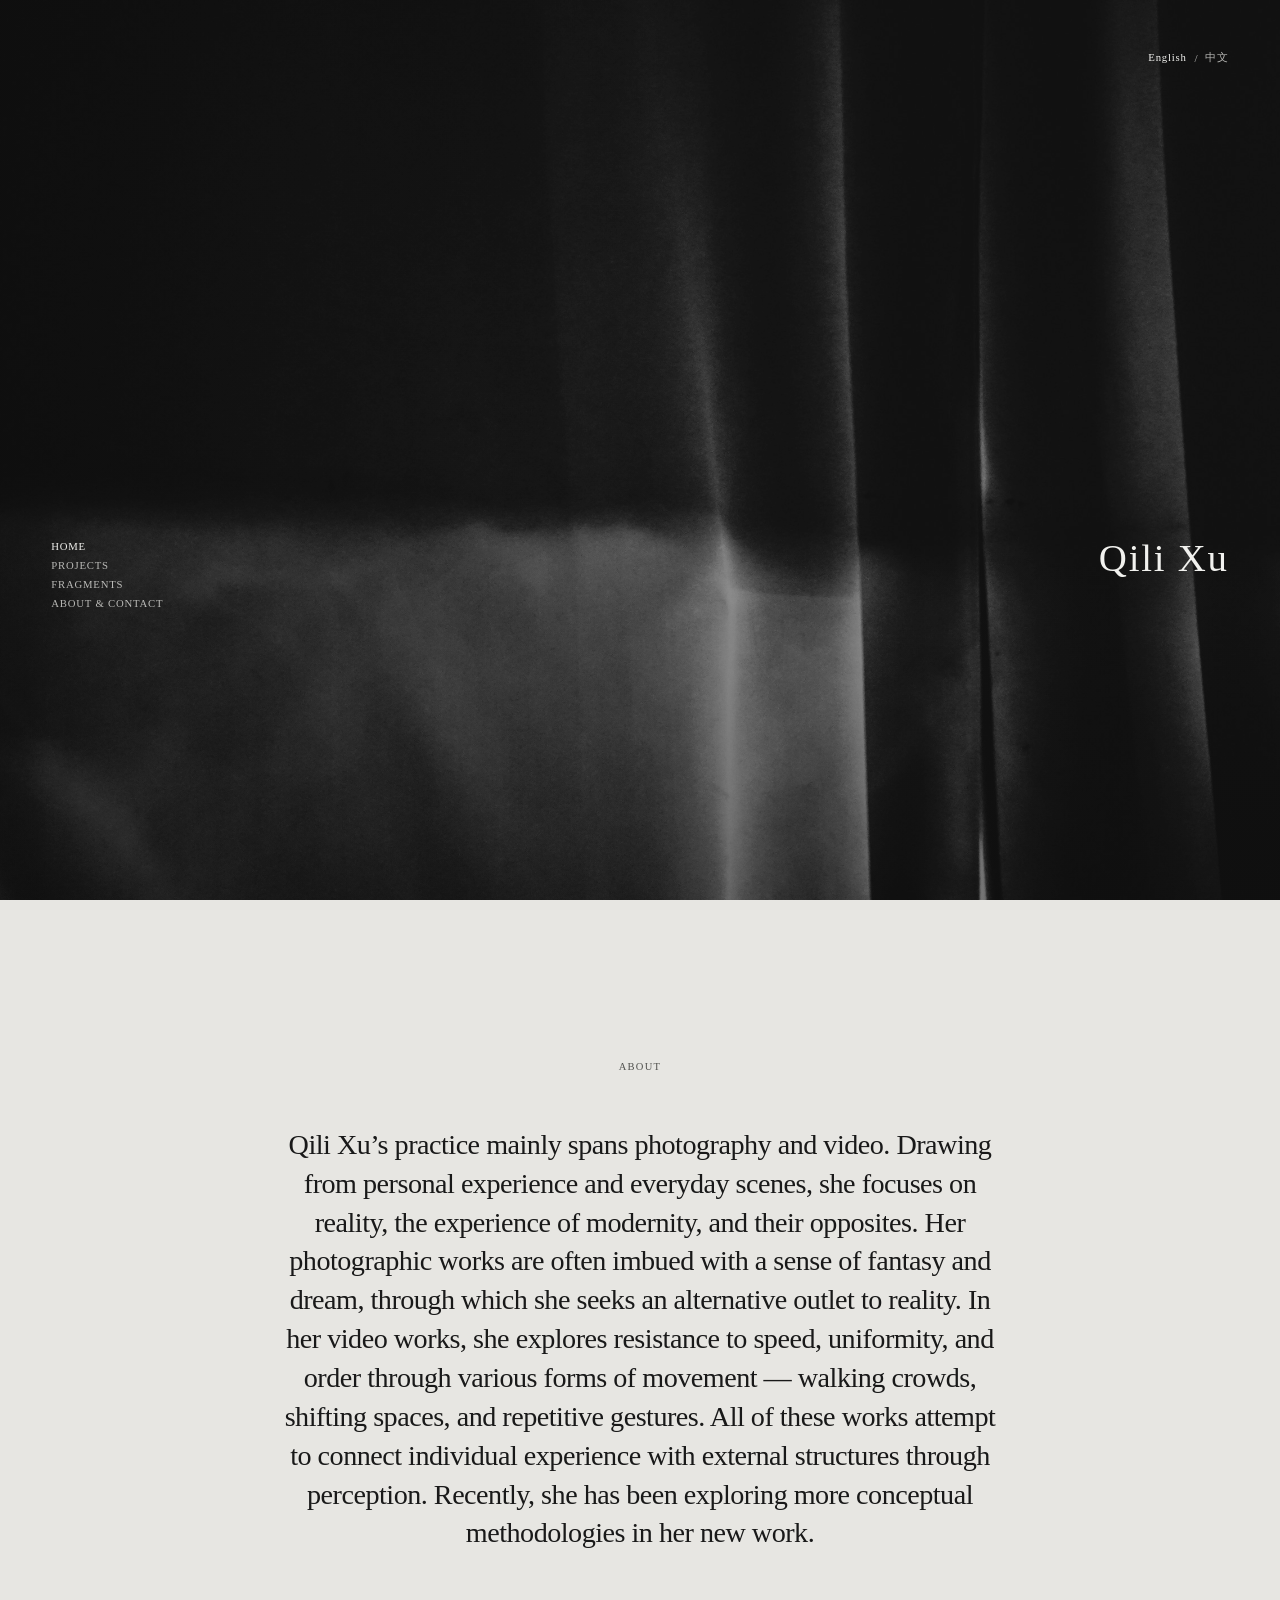
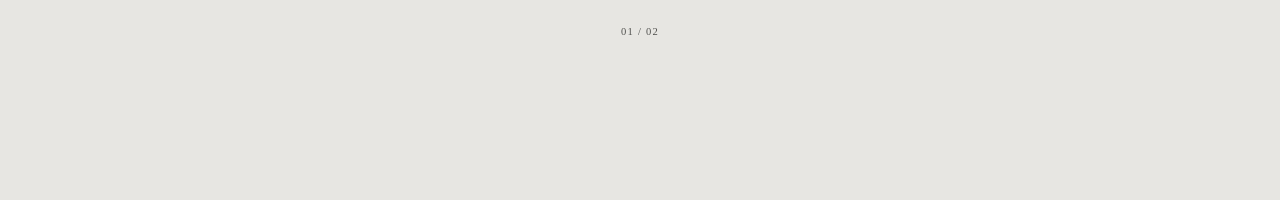
==== index.html @ 8f1f1747 "Publish Qili Xu portfolio website" ====
<!doctype html>
<html lang="en">
  <head>
    <meta charset="UTF-8" />
    <meta name="viewport" content="width=device-width, initial-scale=1.0" />
    <meta name="description" content="A bilingual artist portfolio." />
    <title>Qili Xu</title>
    <link rel="stylesheet" href="styles.css?v=20260917-21" />
  </head>
  <body data-title-en="Qili Xu" data-title-zh="徐啟笠">
    <main>
      <section class="hero" aria-labelledby="artist-name">
        <img class="hero__image" src="assets/home-hero.jpg" alt="Abstract monochrome light and shadow" />
        <div class="hero__veil" aria-hidden="true"></div>

        <nav class="site-nav" aria-label="Primary navigation">
          <a class="site-nav__link is-current" href="#home" data-en="Home" data-zh="首页">Home</a>
          <a class="site-nav__link" href="projects.html" data-en="Projects" data-zh="项目">Projects</a>
          <a class="site-nav__link" href="fragments.html" data-en="Fragments" data-zh="片段">Fragments</a>
          <a class="site-nav__link" href="about-contact.html" data-en="About &amp; Contact" data-zh="关于与联系">About &amp; Contact</a>
        </nav>

        <div class="language-switch" aria-label="Language selector">
          <button type="button" class="language-switch__button is-active" data-language="en" aria-pressed="true">English</button>
          <span aria-hidden="true">/</span>
          <button type="button" class="language-switch__button" data-language="zh" aria-pressed="false">中文</button>
        </div>

        <div class="hero__title-wrap" id="home">
          <h1 id="artist-name" class="hero__title" data-en="Qili Xu" data-zh="徐啟笠">Qili Xu</h1>
        </div>
      </section>

      <section class="statement" id="statement" aria-labelledby="statement-title">
        <div class="statement__inner">
          <p class="statement__label" id="statement-title" data-en="About" data-zh="自我介绍">About</p>
          <p class="statement__text" data-en="Qili Xu’s practice mainly spans photography and video. Drawing from personal experience and everyday scenes, she focuses on reality, the experience of modernity, and their opposites. Her photographic works are often imbued with a sense of fantasy and dream, through which she seeks an alternative outlet to reality. In her video works, she explores resistance to speed, uniformity, and order through various forms of movement — walking crowds, shifting spaces, and repetitive gestures. All of these works attempt to connect individual experience with external structures through perception. Recently, she has been exploring more conceptual methodologies in her new work." data-zh="徐啟笠的创作主要横跨摄影与影像。她从个人经验与日常场景出发，关注现实、现代性经验及其对立面。她的摄影作品常带有幻想与梦境的气息，并试图由此寻找通往现实之外的另一种出口。在影像创作中，她通过行走的人群、变动的空间与重复的动作等不同形式的运动，探讨对速度、同一性与秩序的抵抗。这些作品都试图经由感知，将个体经验与外部结构连接起来。近期，她开始在新的创作中探索更具观念性的方法。">Qili Xu’s practice mainly spans photography and video. Drawing from personal experience and everyday scenes, she focuses on reality, the experience of modernity, and their opposites. Her photographic works are often imbued with a sense of fantasy and dream, through which she seeks an alternative outlet to reality. In her video works, she explores resistance to speed, uniformity, and order through various forms of movement — walking crowds, shifting spaces, and repetitive gestures. All of these works attempt to connect individual experience with external structures through perception. Recently, she has been exploring more conceptual methodologies in her new work.</p>
          <p class="statement__index" aria-hidden="true">01 / 02</p>
        </div>
      </section>
    </main>
    <script src="script.js"></script>
  </body>
</html>
---- styles.css ----
:root {
  --paper: #e7e6e2;
  --ink: #191919;
  --soft-ink: #52524f;
  --hairline: rgba(25, 25, 25, 0.36);
  --hero-ink: #f1f1ee;
  --hero-muted: rgba(241, 241, 238, 0.74);
  --hero-text-top: calc(58% + 1.1rem);
  --serif: "Athelas", "Iowan Old Style", "Baskerville", serif;
  --sans: "Athelas", "Iowan Old Style", "Baskerville", serif;
}

@font-face {
  font-family: "Adobe Kaiti Std";
  src: url("assets/adobe-kaiti-std.otf") format("opentype");
  font-display: swap;
}

html[lang="zh-CN"] {
  --serif: "Adobe Song Std", "Adobe Song Std L", "Songti SC", "STSong", serif;
  --sans: "Adobe Song Std", "Adobe Song Std L", "Songti SC", "STSong", serif;
}

html[lang="zh-CN"] .hero__title {
  font-family: "Adobe Kaiti Std", "Songti SC", serif;
  font-size: clamp(1.389375rem, 3.110625vw, 3.375rem);
  font-weight: 400;
  letter-spacing: 0.16em;
  line-height: 1;
}

html[lang="en"] .hero__title {
  font-size: clamp(1.0546875rem, 3.0375vw, 3.26953125rem);
}

* { box-sizing: border-box; }

html { scroll-behavior: smooth; }

body {
  margin: 0;
  background: var(--paper);
  color: var(--ink);
  font-family: var(--sans);
}

.hero {
  min-height: 100svh;
  position: relative;
  display: grid;
  grid-template-columns: 1fr;
  overflow: hidden;
  isolation: isolate;
}

.hero__image,
.hero__veil {
  position: absolute;
  inset: 0;
  width: 100%;
  height: 100%;
}

.hero__image {
  z-index: -2;
  object-fit: cover;
  object-position: 55% center;
  filter: grayscale(100%) contrast(1.04) brightness(0.72);
}

.hero__veil {
  z-index: -1;
  background: linear-gradient(90deg, rgba(10, 10, 10, 0.36), transparent 55%), linear-gradient(0deg, rgba(10, 10, 10, 0.25), transparent 42%);
}

.site-nav {
  position: absolute;
  top: var(--hero-text-top);
  left: clamp(1.5rem, 4vw, 4rem);
  display: flex;
  flex-direction: column;
  align-items: flex-start;
  gap: 0.4rem;
}

.site-nav__link,
.language-switch__button {
  color: var(--hero-muted);
  font: 500 0.67rem/1.2 var(--sans);
  letter-spacing: 0.075em;
  text-transform: uppercase;
  text-decoration: none;
  transition: color 180ms ease;
}

.site-nav__link:hover,
.site-nav__link:focus-visible,
.site-nav__link.is-current,
.language-switch__button:hover,
.language-switch__button:focus-visible,
.language-switch__button.is-active {
  color: var(--hero-ink);
}

.language-switch {
  position: absolute;
  top: clamp(1.5rem, 4vw, 3.25rem);
  right: clamp(1.5rem, 4vw, 4rem);
  display: flex;
  align-items: center;
  gap: 0.48rem;
  color: var(--hero-muted);
  font-size: 0.7rem;
}

.language-switch__button {
  appearance: none;
  border: 0;
  background: transparent;
  padding: 0;
  cursor: pointer;
  text-transform: none;
}

.hero__title-wrap {
  position: absolute;
  top: var(--hero-text-top);
  right: clamp(1.5rem, 4vw, 4rem);
  text-align: right;
  color: var(--hero-ink);
}

.statement__label,
.statement__index {
  margin: 0;
  font-size: 0.66rem;
  font-weight: 500;
  line-height: 1.4;
  letter-spacing: 0.12em;
  text-transform: uppercase;
}

.hero__title {
  margin: 0;
  font-family: var(--serif);
  font-size: clamp(2.5rem, 7.2vw, 7.75rem);
  font-weight: 400;
  letter-spacing: 0.045em;
  line-height: 0.95;
}

.statement {
  min-height: 100svh;
  display: grid;
  place-items: center;
  padding: clamp(2rem, 6vw, 7rem);
}

.statement__inner { width: min(100%, 46rem); text-align: center; }
.statement__label { color: var(--soft-ink); margin-bottom: clamp(1.5rem, 4vw, 3.5rem); }

.statement__text {
  margin: 0;
  font-family: var(--serif);
  font-size: clamp(1.35rem, 2.2vw, 2.3rem);
  font-weight: 400;
  letter-spacing: -0.018em;
  line-height: 1.38;
}

.statement__index { margin-top: clamp(2rem, 6vw, 4.5rem); color: var(--soft-ink); }

@media (max-width: 620px) {
  .hero__image { object-position: 61% center; }
  .site-nav { gap: 0.32rem; }
  .site-nav__link:nth-child(n + 3) { max-width: 8rem; }
  .hero__title { max-width: 11ch; }
  .statement__text { letter-spacing: -0.01em; }
}

.project-detail { padding: 0 clamp(1.5rem, 8vw, 9rem) clamp(4rem, 9vw, 9rem); }

.project-detail__back {
  display: inline-block;
  margin-bottom: clamp(3rem, 8vw, 8rem);
  color: var(--soft-ink);
  font-size: 0.67rem;
  font-weight: 500;
  letter-spacing: 0.08em;
  text-decoration: none;
  text-transform: uppercase;
}

.project-detail__back:hover,
.project-detail__back:focus-visible { color: var(--ink); }

.project-detail__intro,
.project-detail__text,
.project-detail__pagination,
.project-detail__gallery { margin-left: auto; margin-right: auto; max-width: 70rem; }

.project-detail__number,
.project-detail__meta,
.project-detail__watch {
  color: var(--soft-ink);
  font-size: 0.7rem;
  letter-spacing: 0.07em;
}

.project-detail__number { margin: 0 0 1.2rem; }

.project-detail__title {
  margin: 0;
  font-family: var(--serif);
  font-size: clamp(1.4rem, 3.6vw, 4rem);
  font-weight: 400;
  letter-spacing: -0.055em;
  line-height: 0.96;
}

.project-detail__meta { margin: clamp(1.25rem, 3vw, 2.5rem) 0 0; }

.project-detail__watch {
  display: inline-block;
  margin-top: 1rem;
  color: var(--ink);
  text-decoration-thickness: 1px;
  text-underline-offset: 0.28rem;
}

.project-detail__watch[hidden] { display: none !important; }

.project-detail__video {
  aspect-ratio: 16 / 9;
  margin-top: clamp(3rem, 8vw, 8rem);
  max-width: 90rem;
  width: 100%;
}

.project-detail__video-link {
  align-items: center;
  background: #151515;
  color: #fff;
  display: block;
  height: 100%;
  overflow: hidden;
  position: relative;
  text-decoration: none;
  width: 100%;
}

.project-detail__video-link img {
  display: block;
  height: 100%;
  object-fit: cover;
  opacity: 0.88;
  transition: opacity 180ms ease;
  width: 100%;
}

.project-detail__video-link span {
  background: rgba(0, 0, 0, 0.62);
  bottom: clamp(1rem, 2.5vw, 2rem);
  font-size: clamp(0.8rem, 1.25vw, 1rem);
  left: clamp(1rem, 2.5vw, 2rem);
  padding: 0.7rem 0.9rem;
  position: absolute;
}

.project-detail__video-link:hover img { opacity: 1; }

.project-detail__gallery {
  display: grid;
  grid-template-columns: repeat(2, minmax(0, 1fr));
  gap: clamp(0.7rem, 2vw, 1.8rem);
  margin-top: clamp(3rem, 8vw, 8rem);
}

.project-detail__gallery img { display: block; height: 100%; max-height: 52rem; object-fit: cover; width: 100%; }
.project-detail__gallery img:first-child:last-child { grid-column: 1 / -1; max-width: min(100%, 48rem); }
.project-detail__gallery--row { grid-template-columns: repeat(4, minmax(0, 1fr)); gap: clamp(0.45rem, 1vw, 1rem); }
.project-detail__gallery--row img { aspect-ratio: 16 / 9; height: auto; max-height: none; }

.project-detail__gallery--calling {
  display: block;
  max-width: 90rem;
}

.project-detail__post-gallery--calling {
  display: block;
  max-width: 90rem;
  margin-top: clamp(5rem, 11vw, 11rem);
}

.project-detail__composition {
  display: grid;
  grid-template-columns: repeat(12, minmax(0, 1fr));
  gap: clamp(0.8rem, 2vw, 2rem);
  align-items: start;
  margin-bottom: clamp(7rem, 15vw, 16rem);
}

.project-detail__composition img {
  display: block;
  width: 100%;
  height: auto;
  max-height: none;
  object-fit: contain;
}

.project-detail__composition--calling-1 { align-items: end; }
.project-detail__composition--calling-1 img:first-child { grid-column: 1 / 5; }
.project-detail__composition--calling-1 img:last-child { grid-column: 8 / -1; margin-top: 0; }

.project-detail__composition--calling-2 img:first-child { grid-column: 8 / -1; }
.project-detail__composition--calling-2 img:last-child { grid-column: 1 / 6; margin-top: clamp(8rem, 15vw, 17rem); }

.project-detail__composition--calling-3 img:nth-child(1) { grid-column: 8 / -1; }
.project-detail__composition--calling-3 img:nth-child(2) { grid-column: 1 / 6; margin-top: clamp(10rem, 18vw, 20rem); }
.project-detail__composition--calling-3 img:nth-child(3) { grid-column: 8 / -1; margin-top: clamp(24rem, 38vw, 42rem); }

.project-detail__composition--calling-2 img,
.project-detail__composition--calling-3 img { width: 105%; max-width: none; }
.project-detail__composition--calling-2 img:first-child,
.project-detail__composition--calling-3 img:nth-child(1),
.project-detail__composition--calling-3 img:nth-child(3) { justify-self: end; }
.project-detail__composition--calling-2 img:last-child,
.project-detail__composition--calling-3 img:nth-child(2) { justify-self: start; }

.project-detail__post-gallery--calling .project-detail__composition--calling-post {
  grid-template-columns: repeat(2, minmax(0, 1fr));
  gap: clamp(1.5rem, 3vw, 3rem);
  margin-bottom: 0;
}

.project-detail__composition--calling-post img:first-child,
.project-detail__composition--calling-post img:last-child { grid-column: auto; margin-top: 0; }

.project-detail__gallery--until {
  display: block;
  max-width: 90rem;
}

.project-detail__composition--until-1,
.project-detail__composition--until-2,
.project-detail__composition--until-3,
.project-detail__composition--until-4 {
  margin-bottom: clamp(11rem, 22vw, 24rem);
}

.project-detail__composition--until-1 img:first-child,
.project-detail__composition--until-2 img:first-child,
.project-detail__composition--until-3 img:first-child,
.project-detail__composition--until-4 img:first-child {
  grid-column: 1 / 6;
  transform: translateX(clamp(3rem, 10vw, 6rem));
  justify-self: start;
}

.project-detail__composition--until-1 img:last-child,
.project-detail__composition--until-2 img:last-child,
.project-detail__composition--until-3 img:last-child,
.project-detail__composition--until-4 img:last-child {
  grid-column: 8 / -1;
  justify-self: end;
}

.project-detail__composition--until-1 img,
.project-detail__composition--until-2 img,
.project-detail__composition--until-3 img,
.project-detail__composition--until-4 img { width: 105%; max-width: none; }

.project-detail__post-gallery--until {
  display: block;
  max-width: 90rem;
  margin-top: clamp(5rem, 11vw, 11rem);
}

.project-detail__post-gallery--until .project-detail__composition--until-post {
  grid-template-columns: repeat(2, minmax(0, 1fr));
  gap: clamp(1.5rem, 3vw, 3rem);
  margin-bottom: 0;
}

.project-detail__composition--until-post img { grid-column: auto; }

.project-detail__post-gallery--transit {
  display: block;
  max-width: 90rem;
  margin-top: clamp(5rem, 11vw, 11rem);
}

.project-detail__post-gallery--transit .project-detail__composition--transit-post {
  grid-template-columns: repeat(2, minmax(0, 1fr));
  gap: clamp(1.5rem, 3vw, 3rem);
  margin-bottom: 0;
}

.project-detail__composition--transit-post img:first-child { grid-column: 1 / -1; }
.project-detail__composition--transit-post img:nth-child(2),
.project-detail__composition--transit-post img:nth-child(3) { grid-column: auto; }

.project-detail--transit .project-detail__video,
.project-detail--transit .project-detail__text,
.project-detail--transit .project-detail__post-gallery--transit {
  margin-left: auto;
  margin-right: auto;
  max-width: min(100%, 52rem);
}

.project-detail--transit .project-detail__text {
  font-size: clamp(1.05rem, 1.7vw, 1.7rem);
}

.project-detail--still .project-detail__video,
.project-detail__gallery--still {
  margin-left: auto;
  margin-right: auto;
  max-width: min(100%, 52rem);
}

.project-detail__gallery--still {
  display: block;
  margin-top: clamp(7rem, 13vw, 13rem);
}

.project-detail__gallery--still .project-detail__composition--still-1 {
  grid-template-columns: repeat(2, minmax(0, 1fr));
  gap: clamp(1.5rem, 3vw, 3rem);
  margin-bottom: 0;
}

.project-detail__composition--still-1 img { grid-column: auto; }

.project-detail--still .project-detail__text {
  font-size: clamp(1.05rem, 1.7vw, 1.7rem);
  margin-left: auto;
  margin-right: auto;
  max-width: min(100%, 52rem);
}

.project-detail--between .project-detail__video,
.project-detail--between .project-detail__text {
  margin-left: auto;
  margin-right: auto;
  max-width: min(100%, 52rem);
}

.project-detail--between .project-detail__text {
  font-size: clamp(1.05rem, 1.7vw, 1.7rem);
}

.project-detail--between .project-detail__gallery--row {
  margin-top: clamp(7rem, 13vw, 13rem);
}

.project-detail--until .project-detail__video,
.project-detail--until .project-detail__text,
.project-detail__gallery--until-video {
  margin-left: auto;
  margin-right: auto;
  max-width: min(100%, 52rem);
}

.project-detail--until .project-detail__text {
  font-size: clamp(1.05rem, 1.7vw, 1.7rem);
}

.project-detail__gallery--until-video {
  gap: clamp(2rem, 4vw, 4.5rem);
  margin-top: clamp(5rem, 11vw, 11rem);
}

.project-detail--calling .project-detail__text {
  font-size: clamp(1.05rem, 1.7vw, 1.7rem);
  margin-left: auto;
  margin-right: auto;
  max-width: min(100%, 58rem);
}

.project-detail__gallery--calling-rhythm,
.project-detail__post-gallery--calling-rhythm {
  display: block;
  max-width: 90rem;
}

.project-detail__gallery--calling-rhythm { margin-top: clamp(4rem, 10vw, 11rem); }
.project-detail__post-gallery--calling-rhythm { margin-top: clamp(6rem, 13vw, 13rem); }

.project-detail__gallery--calling-rhythm .project-detail__composition { margin-bottom: clamp(7rem, 15vw, 16rem); }
.project-detail__composition--calling-rhythm-1 img { grid-column: 7 / 11; }

.project-detail__composition--calling-rhythm-2 img:first-child { grid-column: 1 / 5; }
.project-detail__composition--calling-rhythm-2 img:last-child { grid-column: 7 / -1; margin-top: clamp(7rem, 13vw, 14rem); }

.project-detail__composition--calling-rhythm-3 img { grid-column: 3 / 10; }

.project-detail__composition--calling-rhythm-4 img:first-child { grid-column: 8 / -1; }
.project-detail__composition--calling-rhythm-4 img:last-child { grid-column: 1 / 6; margin-top: clamp(8rem, 16vw, 17rem); }

.project-detail__composition--calling-rhythm-5 { margin-bottom: 0 !important; }
.project-detail__composition--calling-rhythm-5 img { grid-column: 3 / 9; }

.project-detail__post-gallery--calling-rhythm .project-detail__composition--calling-rhythm-post { margin-bottom: 0; }
.project-detail__composition--calling-rhythm-post img:first-child { grid-column: 1 / 6; margin-top: clamp(6rem, 12vw, 12rem); }
.project-detail__composition--calling-rhythm-post img:last-child { grid-column: 8 / -1; }

/* A calmer sequence for The Calling: one image per pause. */
.project-detail__gallery--calling-rhythm .project-detail__composition { margin-bottom: clamp(10rem, 20vw, 22rem); }
.project-detail__composition--calling-rhythm-1 img { grid-column: 7 / 11; }
.project-detail__composition--calling-rhythm-2 img,
.project-detail__composition--calling-rhythm-2 img:first-child,
.project-detail__composition--calling-rhythm-2 img:last-child { grid-column: 2 / 6; margin-top: 0; }
.project-detail__composition--calling-rhythm-3 img { grid-column: 4 / 10; }
.project-detail__composition--calling-rhythm-4 img,
.project-detail__composition--calling-rhythm-4 img:first-child,
.project-detail__composition--calling-rhythm-4 img:last-child { grid-column: 8 / -1; margin-top: 0; }
.project-detail__composition--calling-rhythm-5 img { grid-column: 1 / 7; }
.project-detail__gallery--calling-rhythm .project-detail__composition--calling-rhythm-5 { margin-bottom: clamp(10rem, 20vw, 22rem) !important; }
.project-detail__composition--calling-rhythm-6 img { grid-column: 3 / 9; }
.project-detail__composition--calling-rhythm-7 { margin-bottom: 0 !important; }
.project-detail__composition--calling-rhythm-7 img { grid-column: 7 / -1; }

/* Explicit left / centre / right movement for the single-image sequence. */
.project-detail__gallery--calling-rhythm .project-detail__composition {
  display: flex;
  gap: 0;
}

.project-detail__gallery--calling-rhythm .project-detail__composition img {
  grid-column: auto;
  margin-top: 0;
  max-width: none;
}

.project-detail__composition--calling-rhythm-1 { justify-content: flex-end; }
.project-detail__composition--calling-rhythm-1 img { width: 31%; }

.project-detail__composition--calling-rhythm-2 { justify-content: flex-start; }
.project-detail__composition--calling-rhythm-2 img { width: 32%; }

.project-detail__composition--calling-rhythm-3 { justify-content: center; }
.project-detail__composition--calling-rhythm-3 img { width: 54%; }

.project-detail__composition--calling-rhythm-4 { justify-content: flex-end; }
.project-detail__composition--calling-rhythm-4 img { width: 48%; }

.project-detail__composition--calling-rhythm-5 { justify-content: flex-start; }
.project-detail__composition--calling-rhythm-5 img { width: 54%; }

.project-detail__composition--calling-rhythm-6 { justify-content: center; }
.project-detail__composition--calling-rhythm-6 img { width: 48%; }

.project-detail__composition--calling-rhythm-7 { justify-content: flex-end; }
.project-detail__composition--calling-rhythm-7 img { width: 55%; }

/* To Bloom in the Dark: a dark, staggered photographic sequence. */
.project-detail-page--bloom {
  --ink: #f0eee8;
  --soft-ink: rgba(240, 238, 232, 0.62);
  --hairline: rgba(240, 238, 232, 0.34);
  background: #080808;
  color: var(--ink);
}

.project-detail-page--bloom .page-nav__link,
.project-detail-page--bloom .page-language-switch,
.project-detail-page--bloom .page-language-switch__button,
.project-detail-page--bloom .project-detail__back,
.project-detail-page--bloom .project-detail__number,
.project-detail-page--bloom .project-detail__meta { color: var(--soft-ink); }

.project-detail-page--bloom .page-nav__link:hover,
.project-detail-page--bloom .page-nav__link:focus-visible,
.project-detail-page--bloom .page-nav__link.is-current,
.project-detail-page--bloom .page-language-switch__button:hover,
.project-detail-page--bloom .page-language-switch__button:focus-visible,
.project-detail-page--bloom .page-language-switch__button.is-active,
.project-detail-page--bloom .project-detail__back:hover,
.project-detail-page--bloom .project-detail__back:focus-visible { color: var(--ink); }

.project-detail__gallery--bloom {
  display: block;
  margin-top: clamp(4rem, 10vw, 11rem);
  max-width: 90rem;
}

.project-detail__gallery--bloom .project-detail__composition { margin-bottom: clamp(7rem, 15vw, 16rem); }
.project-detail__gallery--bloom .project-detail__composition--bloom-1 { margin-bottom: clamp(8rem, 17vw, 19rem); }
.project-detail__composition--bloom-1 img { grid-column: 2 / -2; }

.project-detail__composition--bloom-2 img:first-child { grid-column: 1 / 5; }
.project-detail__composition--bloom-2 img:last-child { grid-column: 7 / 12; margin-top: clamp(6rem, 12vw, 12rem); }

.project-detail__composition--bloom-3 img { grid-column: 5 / 9; }

.project-detail__composition--bloom-4 img:first-child { grid-column: 8 / -1; }
.project-detail__composition--bloom-4 img:last-child { grid-column: 2 / 7; margin-top: clamp(8rem, 16vw, 17rem); }

.project-detail__composition--bloom-5 { margin-bottom: 0 !important; }
.project-detail__composition--bloom-5 img:first-child { grid-column: 1 / 6; margin-top: clamp(4rem, 9vw, 9rem); }
.project-detail__composition--bloom-5 img:last-child { grid-column: 8 / -1; }

.project-detail-page--bloom .project-detail__text,
.project-detail-page--bloom .project-detail__pagination a { color: var(--ink); }

.project-detail--bloom .project-detail__text {
  font-size: clamp(1.05rem, 1.7vw, 1.7rem);
  margin-left: auto;
  margin-right: auto;
  max-width: min(100%, 56rem);
}

.project-detail__text {
  margin-top: clamp(3rem, 8vw, 8rem);
  max-width: 46rem;
  font-family: var(--serif);
  font-size: clamp(1.3rem, 2.1vw, 2.15rem);
  letter-spacing: -0.018em;
  line-height: 1.4;
  white-space: pre-line;
}

.project-detail__pagination {
  display: flex;
  justify-content: space-between;
  gap: 2rem;
  margin-top: clamp(5rem, 11vw, 10rem);
  padding-top: 1.25rem;
  border-top: 1px solid var(--hairline);
}

.project-detail__pagination a {
  color: var(--ink);
  font-family: var(--serif);
  font-size: clamp(1.05rem, 1.7vw, 1.6rem);
  text-decoration: none;
}

.project-detail__pagination a:last-child { text-align: right; }

@media (max-width: 620px) {
  .project-detail { padding-left: 1.5rem; padding-right: 1.5rem; }
  .project-detail__title { font-size: clamp(1.3rem, 6vw, 2.125rem); }
  .project-detail__gallery { grid-template-columns: 1fr; }
  .project-detail__gallery--row { grid-template-columns: repeat(4, minmax(0, 1fr)); gap: 0.35rem; }
  .project-detail__gallery--calling { display: block; }
  .project-detail__post-gallery--calling,
  .project-detail__post-gallery--until,
  .project-detail__post-gallery--transit { margin-top: 5rem; }
  .project-detail__composition { grid-template-columns: 1fr; gap: 1.2rem; margin-bottom: 5rem; }
  .project-detail__composition img,
  .project-detail__composition--calling-1 img:first-child,
  .project-detail__composition--calling-1 img:last-child,
  .project-detail__composition--calling-2 img:first-child,
  .project-detail__composition--calling-2 img:last-child,
  .project-detail__composition--calling-3 img:nth-child(1),
  .project-detail__composition--calling-3 img:nth-child(2),
  .project-detail__composition--calling-3 img:nth-child(3),
  .project-detail__composition--calling-4 img:first-child,
  .project-detail__composition--calling-4 img:last-child { grid-column: 1; margin-top: 0; }
  .project-detail__gallery img:first-child:last-child { max-width: 100%; }
  .project-detail__text { font-size: 1.3rem; }
  .project-detail__pagination { flex-direction: column; gap: 1rem; }
  .project-detail__pagination a:last-child { text-align: left; }
}

@media (prefers-reduced-motion: reduce) {
  html { scroll-behavior: auto; }
  * { transition-duration: 0.01ms !important; }
}

.projects-page { min-height: 100svh; background: var(--paper); }

.page-header { min-height: clamp(8rem, 18vh, 13rem); position: relative; }

.page-nav {
  position: absolute;
  top: clamp(1.5rem, 4vw, 3.25rem);
  left: clamp(1.5rem, 4vw, 4rem);
  display: flex;
  flex-direction: column;
  align-items: flex-start;
  gap: 0.4rem;
}

.page-nav__link,
.page-language-switch__button {
  color: var(--soft-ink);
  font: 500 0.67rem/1.2 var(--sans);
  letter-spacing: 0.075em;
  text-transform: uppercase;
  text-decoration: none;
  transition: color 180ms ease;
}

.page-nav__link:hover,
.page-nav__link:focus-visible,
.page-nav__link.is-current,
.page-language-switch__button:hover,
.page-language-switch__button:focus-visible,
.page-language-switch__button.is-active { color: var(--ink); }

.page-language-switch {
  position: absolute;
  top: clamp(1.5rem, 4vw, 3.25rem);
  right: clamp(1.5rem, 4vw, 4rem);
  display: flex;
  align-items: center;
  gap: 0.48rem;
  color: var(--soft-ink);
  font-size: 0.7rem;
}

.page-language-switch__button {
  appearance: none;
  border: 0;
  background: transparent;
  padding: 0;
  cursor: pointer;
  text-transform: none;
}

.projects { padding: 0 clamp(1.5rem, 8vw, 9rem) clamp(4rem, 9vw, 9rem); }

.projects__heading {
  display: flex;
  justify-content: space-between;
  align-items: baseline;
  margin: 0 auto clamp(2.5rem, 5vw, 5rem);
  max-width: 90rem;
  color: var(--soft-ink);
  font-size: 0.65rem;
  font-weight: 500;
  letter-spacing: 0.1em;
  text-transform: uppercase;
}

.projects__eyebrow,
.projects__count { margin: 0; }

.project-list { list-style: none; margin: 0 auto; max-width: 90rem; padding: 0; }

.project-list--gallery .project-list__item {
  --cover-width: min(68%, 58rem);
  margin: 0 0 clamp(7rem, 14vw, 14rem);
}

.project-list--gallery .project-list__link {
  display: block;
  color: var(--ink);
  text-decoration: none;
}

.project-list--gallery .project-list__figure {
  width: var(--cover-width);
  margin: 0;
  overflow: hidden;
}

.project-list--gallery .project-list__figure img {
  display: block;
  width: 100%;
  height: auto;
  transition: transform 380ms ease, filter 380ms ease;
}

.project-list--gallery .project-list__caption {
  display: grid;
  grid-template-columns: 2rem minmax(0, 1fr);
  gap: clamp(0.75rem, 1.4vw, 1.4rem);
  width: var(--cover-width);
  margin-top: clamp(0.85rem, 1.8vw, 1.45rem);
}

.project-list__number,
.project-list__meta {
  margin: 0;
  color: var(--soft-ink);
  font-size: 0.68rem;
  letter-spacing: 0.06em;
}

.project-list__number { padding-top: 0.55rem; }

.project-list__title {
  margin: 0;
  font-family: var(--serif);
  font-size: clamp(0.762rem, 1.638vw, 1.86rem);
  font-weight: 400;
  letter-spacing: -0.045em;
  line-height: 0.98;
}

.project-list__meta { margin-top: 0.55rem; }

.project-list--gallery .project-list__item--between-tongues { --cover-width: min(64%, 53rem); }
.project-list--gallery .project-list__item--the-calling { --cover-width: min(45.33%, 38.67rem); }
.project-list__item--the-calling .project-list__figure,
.project-list__item--the-calling .project-list__caption { margin-left: auto; }

.project-list--gallery .project-list__item--until-it-all-fades-away { --cover-width: min(74%, 70rem); }
.project-list--gallery .project-list__figure--diptych { display: grid; grid-template-columns: repeat(2, minmax(0, 1fr)); gap: 0; }

.project-list--gallery .project-list__item--transit-silence { --cover-width: min(88%, 80rem); }
.project-list__item--transit-silence .project-list__figure,
.project-list__item--transit-silence .project-list__caption { margin-left: auto; }

.project-list--gallery .project-list__item--still-forward-looking-back { --cover-width: min(58%, 54rem); }
.project-list--gallery .project-list__item--to-bloom-in-the-dark { --cover-width: min(45.33%, 38.67rem); }
.project-list__item--to-bloom-in-the-dark .project-list__figure,
.project-list__item--to-bloom-in-the-dark .project-list__caption { margin-left: auto; }

.project-list--gallery .project-list__link:hover .project-list__figure img,
.project-list--gallery .project-list__link:focus-visible .project-list__figure img {
  filter: brightness(0.92);
  transform: scale(1.012);
}

@media (max-width: 620px) {
  .projects { padding-left: 1.5rem; padding-right: 1.5rem; }
  .project-list--gallery .project-list__item { --cover-width: 100%; margin-bottom: clamp(5rem, 20vw, 7rem); }
  .project-list--gallery .project-list__caption { grid-template-columns: 1.65rem minmax(0, 1fr); }
  .project-list__title { font-size: clamp(2rem, 9.2vw, 3.1rem); }

  .project-detail__gallery--bloom .project-detail__composition { display: grid; margin-bottom: 5rem; }
  .project-detail__gallery--bloom .project-detail__composition img {
    grid-column: 1;
    margin-top: 0;
  }
  .project-detail__gallery--bloom .project-detail__composition img + img { margin-top: 2.5rem; }

  .project-detail__gallery--calling-rhythm .project-detail__composition { justify-content: flex-start; }
  .project-detail__gallery--calling-rhythm .project-detail__composition img { width: 100%; }
}

.fragments-page { min-height: 100svh; background: var(--paper); }

.fragments { padding: 0 clamp(1.5rem, 8vw, 9rem) clamp(6rem, 12vw, 12rem); }

.fragments__header {
  align-items: end;
  display: flex;
  justify-content: space-between;
  gap: 2rem;
  margin: 0 auto clamp(4rem, 8vw, 9rem);
  max-width: 90rem;
}

.fragments__title {
  margin: 0;
  font-family: var(--serif);
  font-size: clamp(2rem, 4.2vw, 4.75rem);
  font-weight: 400;
  letter-spacing: -0.05em;
  line-height: 0.95;
}

.fragments__view-link {
  border-bottom: 1px solid transparent;
  color: var(--soft-ink);
  font: 500 0.68rem/1.2 var(--sans);
  letter-spacing: 0.075em;
  padding: 0 0 0.35rem;
  text-decoration: none;
  text-transform: uppercase;
}

.fragments__view-link:hover,
.fragments__view-link:focus-visible { border-color: var(--ink); color: var(--ink); }

.fragments-rhythm {
  column-count: 5;
  column-gap: clamp(0.65rem, 1.25vw, 1.3rem);
  display: block;
  margin: 0 auto;
  max-width: 90rem;
}

.fragments-rhythm__item,
.fragments-archive__item { margin: 0; }

.fragments-rhythm__item {
  break-inside: avoid;
  display: inline-block;
  margin: 0 0 clamp(0.65rem, 1.25vw, 1.3rem);
  position: static;
  width: 100%;
}

.fragments-rhythm__item img,
.fragments-archive__item img { display: block; height: auto; width: 100%; }

.fragments-rhythm__link {
  display: block;
  overflow: hidden;
  border-radius: clamp(0.7rem, 1.1vw, 1.15rem);
}
.fragments-rhythm__link:hover img,
.fragments-rhythm__link:focus-visible img { opacity: 0.78; }

.fragments-rhythm__item--1 { left: 3%; top: 0; width: 17%; }
.fragments-rhythm__item--2 { left: 25%; top: 4%; width: 26%; }
.fragments-rhythm__item--3 { left: 59%; top: 1%; width: 20%; }
.fragments-rhythm__item--4 { left: 80%; top: 9%; width: 15%; }
.fragments-rhythm__item--5 { left: 9%; top: 22%; width: 14%; }
.fragments-rhythm__item--6 { left: 30%; top: 20%; width: 24%; }
.fragments-rhythm__item--7 { left: 59%; top: 23%; width: 22%; }
.fragments-rhythm__item--8 { left: 77%; top: 31%; width: 18%; }
.fragments-rhythm__item--9 { left: 7%; top: 50%; width: 23%; }
.fragments-rhythm__item--10 { left: 36%; top: 55%; width: 16%; }
.fragments-rhythm__item--11 { left: 55%; top: 47%; width: 21%; }
.fragments-rhythm__item--12 { left: 78%; top: 60%; width: 18%; }

/* The individual modifiers preserve a varied source order; the columns form the masonry rhythm. */
.fragments-rhythm__item[class*="fragments-rhythm__item--"] {
  left: auto;
  top: auto;
  width: 100%;
}

@media (min-width: 112rem) {
  .fragments-rhythm { column-count: 6; }
}

@media (max-width: 68rem) {
  .fragments-rhythm { column-count: 4; }
}

@media (max-width: 46rem) {
  .fragments-rhythm { column-count: 3; }
}

.fragments-archive { margin: 0 auto; max-width: 90rem; }

.fragments-archive__group {
  display: grid;
  grid-template-columns: repeat(12, minmax(0, 1fr));
  column-gap: clamp(1.4rem, 4vw, 4rem);
  margin-bottom: clamp(6rem, 13vw, 13rem);
}

.fragments-archive__date {
  grid-column: 1 / span 3;
  margin: 0;
  color: var(--soft-ink);
  font: 500 0.72rem/1.3 var(--sans);
  letter-spacing: 0.075em;
  text-transform: uppercase;
}

.fragments-archive__grid {
  display: grid;
  grid-column: 4 / -1;
  grid-template-columns: repeat(3, minmax(0, 1fr));
  gap: clamp(1rem, 2.4vw, 2.4rem);
}

.fragments-archive__item { scroll-margin-top: 6rem; }

.fragments-archive__button {
  display: block;
  width: 100%;
  cursor: zoom-in;
  border: 0;
  padding: 0;
  overflow: hidden;
  background: transparent;
}

.fragments-archive__button img { transition: opacity 180ms ease; }

.fragments-archive__button:hover img,
.fragments-archive__button:focus-visible img { opacity: 0.78; }

.fragments-lightbox,
.fragment-lightbox {
  position: fixed;
  z-index: 20;
  inset: 0;
  display: grid;
  place-items: center;
  background: rgb(21 22 21 / 0.96);
}

.fragment-lightbox[hidden] { display: none; }

.fragment-lightbox__image-wrap {
  display: grid;
  place-items: center;
  width: 100%;
  height: 100%;
}

.fragment-lightbox__image {
  display: block;
  width: auto;
  height: auto;
  max-width: calc(100vw - 9rem);
  max-height: calc(100svh - 7rem);
  object-fit: contain;
}

.fragment-lightbox__control,
.fragment-lightbox__close {
  position: absolute;
  appearance: none;
  border: 0;
  color: rgb(248 248 244 / 0.92);
  background: transparent;
  font-family: var(--sans);
  cursor: pointer;
}

.fragment-lightbox__control {
  top: 50%;
  padding: 1rem;
  font-size: clamp(1.35rem, 2vw, 2rem);
  line-height: 1;
  transform: translateY(-50%);
}

.fragment-lightbox__control--previous { left: clamp(0.25rem, 2vw, 2rem); }
.fragment-lightbox__control--next { right: clamp(0.25rem, 2vw, 2rem); }

.fragment-lightbox__close {
  top: clamp(1rem, 2vw, 2rem);
  right: clamp(1rem, 2vw, 2rem);
  padding: 0.5rem;
  font-size: 0.72rem;
  letter-spacing: 0.08em;
  text-transform: uppercase;
}

.fragment-lightbox__control:hover,
.fragment-lightbox__control:focus-visible,
.fragment-lightbox__close:hover,
.fragment-lightbox__close:focus-visible { color: white; outline: 1px solid rgb(255 255 255 / 0.6); outline-offset: 0.25rem; }

body.has-fragment-lightbox { overflow: hidden; }

@media (max-width: 620px) {
  .fragments__header { align-items: flex-start; flex-direction: column; margin-bottom: 3.5rem; }
  .fragments-rhythm { column-count: 2; column-gap: 0.65rem; }
  .fragments-rhythm__item,
  .fragments-rhythm__item:nth-child(n) { margin: 0 0 0.65rem; margin-left: 0; width: 100%; }
  .fragments-archive__group { display: block; margin-bottom: 5rem; }
  .fragments-archive__date { margin-bottom: 1.4rem; }
  .fragments-archive__grid { grid-template-columns: repeat(2, minmax(0, 1fr)); }
  .fragment-lightbox__image { max-width: calc(100vw - 3.5rem); max-height: calc(100svh - 6rem); }
  .fragment-lightbox__control { padding: 0.65rem; }
}

.about-contact-page { min-height: 100svh; background: var(--paper); }

.about-contact { padding: 0 clamp(1.5rem, 8vw, 9rem) clamp(6rem, 12vw, 12rem); }

.about-contact__title {
  margin: 0 auto clamp(5rem, 12vw, 13rem);
  max-width: 90rem;
  font-family: var(--serif);
  font-size: clamp(2rem, 4.2vw, 4.75rem);
  font-weight: 400;
  letter-spacing: -0.05em;
  line-height: 0.95;
}

.about-contact__sections { margin: 0 auto; max-width: 90rem; }

.about-contact__section {
  display: grid;
  grid-template-columns: minmax(10rem, 1fr) minmax(0, 3fr);
  gap: clamp(2rem, 6vw, 8rem);
  border-top: 1px solid var(--hairline);
  padding: clamp(1.2rem, 2.8vw, 2.6rem) 0 clamp(3rem, 7vw, 7rem);
}

.about-contact__label {
  margin: 0;
  color: var(--soft-ink);
  font: 500 0.7rem/1.3 var(--sans);
  letter-spacing: 0.075em;
  text-transform: uppercase;
}

.about-contact__content {
  display: grid;
  gap: clamp(1.35rem, 3vw, 3rem);
  font-family: var(--serif);
  font-size: clamp(0.85rem, 1.25vw, 1.15rem);
  letter-spacing: -0.012em;
  line-height: 1.45;
}

.about-contact__entry {
  display: grid;
  grid-template-columns: minmax(5rem, 0.7fr) minmax(0, 3fr);
  gap: 1rem;
}

.about-contact__year,
.about-contact__description { margin: 0; }

.about-contact__year { color: var(--soft-ink); font-size: 0.86em; }

.about-contact__content a { color: var(--ink); text-underline-offset: 0.22em; }

.about-contact--hub { padding-bottom: clamp(6rem, 12vw, 12rem); }

.about-contact-hub__links {
  display: grid;
  grid-template-columns: repeat(2, minmax(0, 1fr));
  margin: 0 auto;
  max-width: 90rem;
  border-top: 1px solid var(--hairline);
  border-bottom: 1px solid var(--hairline);
}

.about-contact-hub__link {
  display: flex;
  flex-direction: column;
  align-items: flex-start;
  justify-content: space-between;
  min-height: clamp(16rem, 29vw, 27rem);
  padding: clamp(1.25rem, 2.5vw, 2.5rem);
  color: var(--ink);
  text-decoration: none;
  transition: background 180ms ease, color 180ms ease;
}

.about-contact-hub__link + .about-contact-hub__link { border-left: 1px solid var(--hairline); }

.about-contact-hub__number,
.about-contact-hub__detail {
  font: 500 0.7rem/1.3 var(--sans);
  letter-spacing: 0.075em;
  text-transform: uppercase;
}

.about-contact-hub__detail { color: var(--soft-ink); }

.about-contact-hub__name {
  font-family: var(--serif);
  font-size: clamp(2.4rem, 5vw, 5.75rem);
  letter-spacing: -0.055em;
  line-height: 0.9;
}

.about-contact-hub__link:hover,
.about-contact-hub__link:focus-visible { color: var(--paper); background: var(--ink); outline: none; }

.about-contact-hub__link:hover .about-contact-hub__detail,
.about-contact-hub__link:focus-visible .about-contact-hub__detail { color: rgb(250 250 248 / 0.68); }

.contact-page .about-contact__section {
  border-top: 0;
  padding-top: 0;
}

.contact-social-row {
  display: inline-flex;
  align-items: center;
  gap: 1rem;
}

.contact-instagram {
  display: grid;
  place-items: center;
  width: 2.75rem;
  height: 2.75rem;
  color: var(--ink);
  border: 1px solid var(--ink);
  border-radius: 50%;
  transition: background 180ms ease, color 180ms ease, transform 180ms ease;
}

.contact-instagram svg {
  width: 1.16rem;
  height: 1.16rem;
  fill: none;
  stroke: currentColor;
  stroke-linecap: round;
  stroke-linejoin: round;
  stroke-width: 1.5;
}

.contact-instagram:hover,
.contact-instagram:focus-visible {
  color: var(--paper);
  background: var(--ink);
  transform: translateY(-0.15rem);
}

.contact-social-row__handle { text-underline-offset: 0.22em; }

/* The Calling: a single, centred sequence before the text, then a paired closing row. */
.project-detail--calling .project-detail__gallery--calling-rhythm {
  max-width: min(100%, 84rem);
}

.project-detail--calling .project-detail__gallery--calling-rhythm .project-detail__composition {
  justify-content: center !important;
}

.project-detail--calling .project-detail__gallery--calling-rhythm .project-detail__composition img {
  width: min(100%, 70rem) !important;
}

.project-detail--calling .project-detail__post-gallery--calling-rhythm {
  max-width: min(100%, 58rem);
  margin-left: auto;
  margin-right: auto;
}

.project-detail--calling .project-detail__post-gallery--calling-rhythm .project-detail__composition--calling-rhythm-post {
  display: grid;
  grid-template-columns: repeat(2, minmax(0, 1fr));
  align-items: start;
  gap: clamp(1.5rem, 3vw, 3rem);
  margin-bottom: 0;
}

.project-detail--calling .project-detail__post-gallery--calling-rhythm .project-detail__composition--calling-rhythm-post img {
  grid-column: auto;
  width: 100%;
  margin-top: 0;
}

@media (max-width: 620px) {
  .project-detail--calling .project-detail__gallery--calling-rhythm .project-detail__composition img { width: 100% !important; }
  .project-detail--calling .project-detail__post-gallery--calling-rhythm .project-detail__composition--calling-rhythm-post { grid-template-columns: repeat(2, minmax(0, 1fr)); }
}

@media (max-width: 620px) {
  .about-contact__section,
  .about-contact__entry { grid-template-columns: 1fr; gap: 1rem; }
  .about-contact__section { padding-bottom: 3.5rem; }
  .about-contact__title { margin-bottom: 4rem; }
  .about-contact-hub__links { grid-template-columns: 1fr; }
  .about-contact-hub__link { min-height: 15rem; }
  .about-contact-hub__link + .about-contact-hub__link { border-top: 1px solid var(--hairline); border-left: 0; }
}
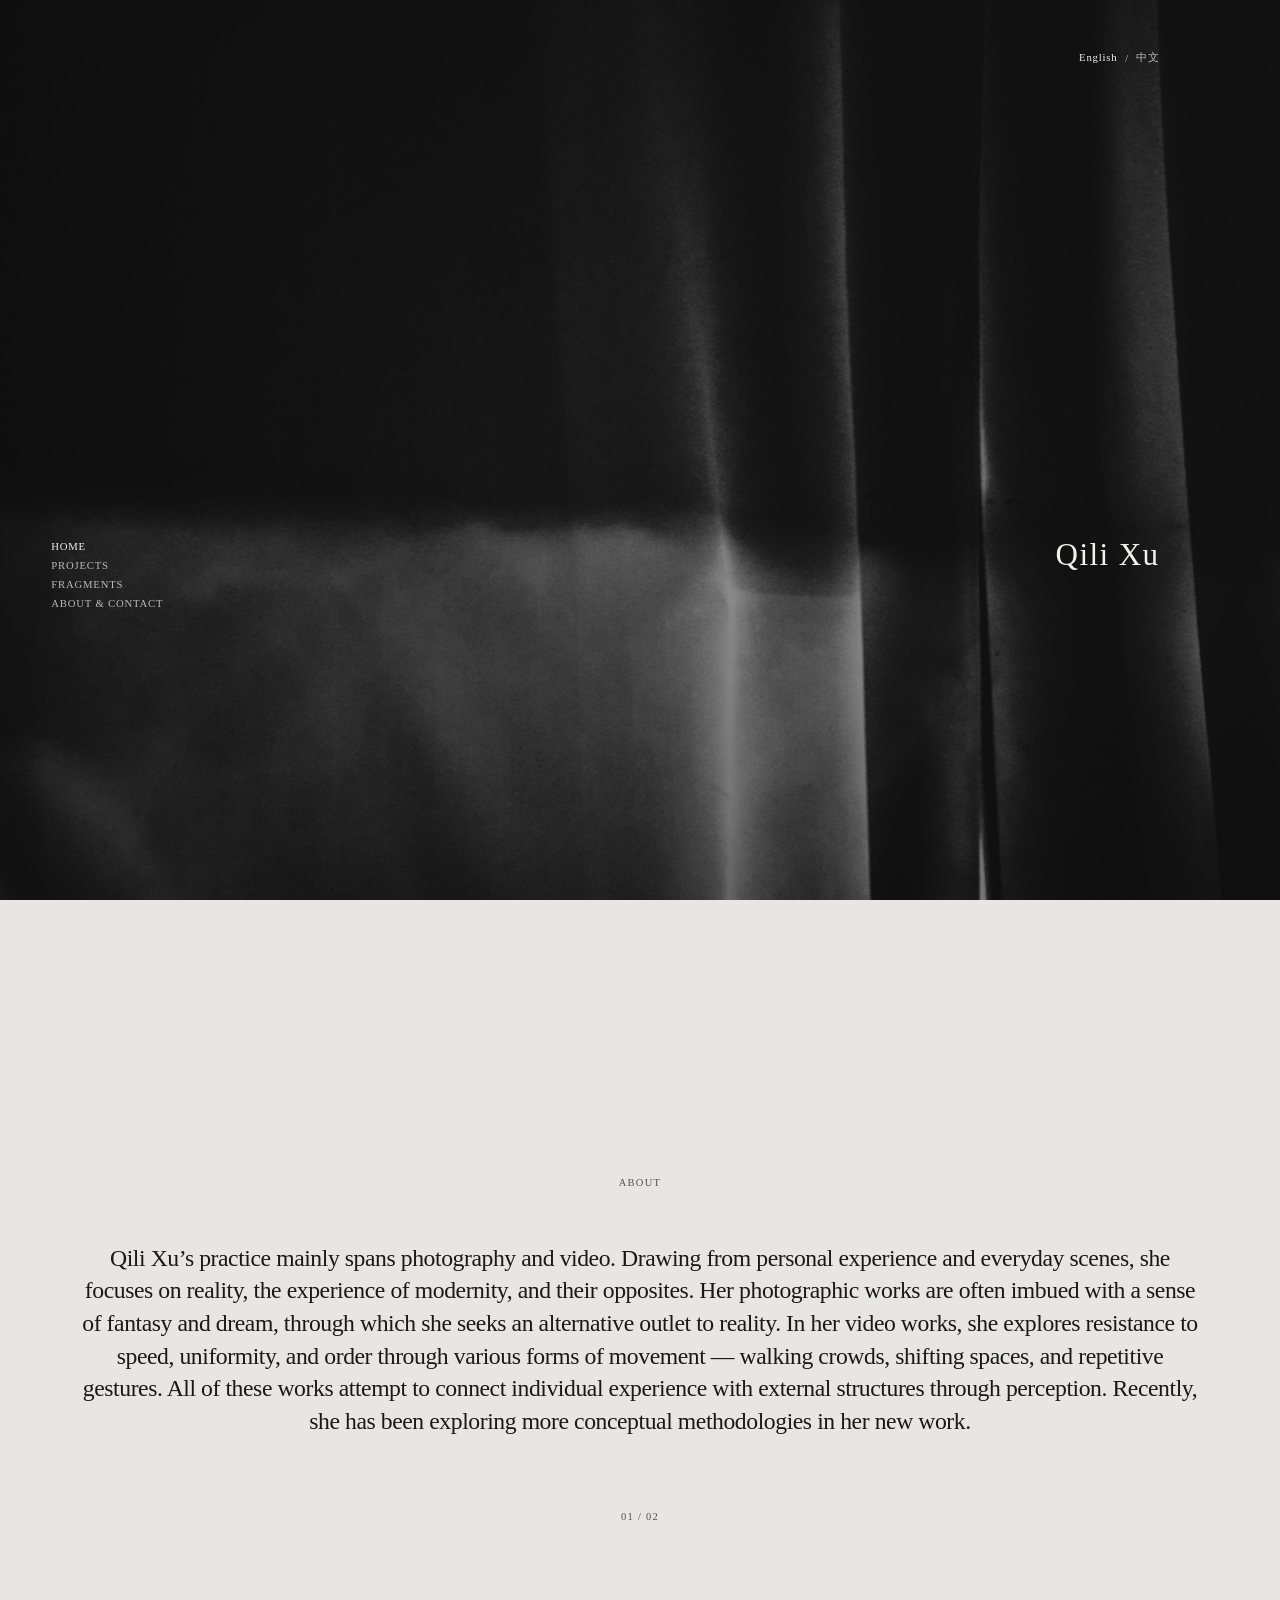
==== commit e9a2e9d0: "Refine portfolio layouts and fragment carousel" ====
--- a/index.html
+++ b/index.html
@@ -5,7 +5,7 @@
     <meta name="viewport" content="width=device-width, initial-scale=1.0" />
     <meta name="description" content="A bilingual artist portfolio." />
     <title>Qili Xu</title>
-    <link rel="stylesheet" href="styles.css?v=20260917-21" />
+    <link rel="stylesheet" href="styles.css?v=20260918-4" />
   </head>
   <body data-title-en="Qili Xu" data-title-zh="徐啟笠">
     <main>
@@ -16,7 +16,7 @@
         <nav class="site-nav" aria-label="Primary navigation">
           <a class="site-nav__link is-current" href="#home" data-en="Home" data-zh="首页">Home</a>
           <a class="site-nav__link" href="projects.html" data-en="Projects" data-zh="项目">Projects</a>
-          <a class="site-nav__link" href="fragments.html" data-en="Fragments" data-zh="片段">Fragments</a>
+          <a class="site-nav__link" href="fragments.html" data-en="Fragments" data-zh="零散片段">Fragments</a>
           <a class="site-nav__link" href="about-contact.html" data-en="About &amp; Contact" data-zh="关于与联系">About &amp; Contact</a>
         </nav>
 
@@ -39,6 +39,6 @@
         </div>
       </section>
     </main>
-    <script src="script.js"></script>
+    <script src="script.js?v=20260918-4"></script>
   </body>
 </html>
--- a/styles.css
+++ b/styles.css
@@ -23,14 +23,14 @@
 
 html[lang="zh-CN"] .hero__title {
   font-family: "Adobe Kaiti Std", "Songti SC", serif;
-  font-size: clamp(1.389375rem, 3.110625vw, 3.375rem);
+  font-size: clamp(1.1115rem, 2.4885vw, 2.7rem);
   font-weight: 400;
   letter-spacing: 0.16em;
   line-height: 1;
 }
 
 html[lang="en"] .hero__title {
-  font-size: clamp(1.0546875rem, 3.0375vw, 3.26953125rem);
+  font-size: clamp(0.84375rem, 2.43vw, 2.615625rem);
 }
 
 * { box-sizing: border-box; }
@@ -51,6 +51,7 @@
   grid-template-columns: 1fr;
   overflow: hidden;
   isolation: isolate;
+  --hero-name-shift: 0px;
 }
 
 .hero__image,
@@ -111,6 +112,7 @@
   gap: 0.48rem;
   color: var(--hero-muted);
   font-size: 0.7rem;
+  transform: translateX(calc(-1 * var(--hero-name-shift)));
 }
 
 .language-switch__button {
@@ -128,6 +130,7 @@
   right: clamp(1.5rem, 4vw, 4rem);
   text-align: right;
   color: var(--hero-ink);
+  transform: translateX(calc(-1 * var(--hero-name-shift)));
 }
 
 .statement__label,
@@ -156,13 +159,13 @@
   padding: clamp(2rem, 6vw, 7rem);
 }
 
-.statement__inner { width: min(100%, 46rem); text-align: center; }
+.statement__inner { width: min(100%, 76.67rem); text-align: center; }
 .statement__label { color: var(--soft-ink); margin-bottom: clamp(1.5rem, 4vw, 3.5rem); }
 
 .statement__text {
   margin: 0;
   font-family: var(--serif);
-  font-size: clamp(1.35rem, 2.2vw, 2.3rem);
+  font-size: clamp(1.15rem, 1.85vw, 2rem);
   font-weight: 400;
   letter-spacing: -0.018em;
   line-height: 1.38;
@@ -845,12 +848,13 @@
   gap: 2rem;
   margin: 0 auto clamp(4rem, 8vw, 9rem);
   max-width: 90rem;
+  padding-top: clamp(1.15rem, 1.7vw, 1.75rem);
 }
 
 .fragments__title {
   margin: 0;
   font-family: var(--serif);
-  font-size: clamp(2rem, 4.2vw, 4.75rem);
+  font-size: clamp(1rem, calc(2.24vw - 0.066666rem), 2.466666rem);
   font-weight: 400;
   letter-spacing: -0.05em;
   line-height: 0.95;
@@ -1056,10 +1060,10 @@
 .about-contact { padding: 0 clamp(1.5rem, 8vw, 9rem) clamp(6rem, 12vw, 12rem); }
 
 .about-contact__title {
-  margin: 0 auto clamp(5rem, 12vw, 13rem);
+  margin: clamp(1.15rem, 1.7vw, 1.75rem) auto clamp(5rem, 12vw, 13rem);
   max-width: 90rem;
   font-family: var(--serif);
-  font-size: clamp(2rem, 4.2vw, 4.75rem);
+  font-size: clamp(1rem, calc(2.24vw - 0.066666rem), 2.466666rem);
   font-weight: 400;
   letter-spacing: -0.05em;
   line-height: 0.95;
@@ -1141,7 +1145,7 @@
 
 .about-contact-hub__name {
   font-family: var(--serif);
-  font-size: clamp(2.4rem, 5vw, 5.75rem);
+  font-size: clamp(1rem, calc(2.24vw - 0.066666rem), 2.466666rem);
   letter-spacing: -0.055em;
   line-height: 0.9;
 }
@@ -1240,3 +1244,167 @@
   .about-contact-hub__link { min-height: 15rem; }
   .about-contact-hub__link + .about-contact-hub__link { border-top: 1px solid var(--hairline); border-left: 0; }
 }
+
+/* The Calling: a paired opening, followed by a larger, more closely paced landscape sequence. */
+.project-detail--calling .project-detail__gallery--calling-rhythm .project-detail__composition--calling-rhythm-1 {
+  display: grid;
+  grid-template-columns: repeat(2, minmax(0, 1fr));
+  align-items: start;
+  justify-content: normal !important;
+  gap: clamp(1.1rem, 2.5vw, 2.5rem);
+  margin-bottom: clamp(13rem, 24vw, 28rem);
+}
+
+.project-detail--calling .project-detail__gallery--calling-rhythm .project-detail__composition--calling-rhythm-1 img {
+  width: 81% !important;
+  margin: 0;
+}
+
+.project-detail--calling .project-detail__gallery--calling-rhythm .project-detail__composition--calling-rhythm-1 img:first-child {
+  justify-self: start;
+  transform: translateX(var(--calling-title-align-shift, 0px));
+}
+
+.project-detail--calling .project-detail__gallery--calling-rhythm .project-detail__composition--calling-rhythm-1 img:last-child {
+  justify-self: end;
+  transform: translateX(clamp(-2.5rem, -2vw, -1.2rem));
+}
+
+.project-detail--calling .project-detail__gallery--calling-rhythm .project-detail__composition--calling-rhythm-1 img:last-child {
+  margin-top: calc(clamp(4rem, 9vw, 9rem) + clamp(1.75rem, 3vw, 3.25rem));
+}
+
+.project-detail--calling .project-detail__gallery--calling-rhythm .project-detail__composition:not(.project-detail__composition--calling-rhythm-1) {
+  margin-bottom: clamp(12rem, 22vw, 24rem);
+}
+
+.project-detail--calling .project-detail__gallery--calling-rhythm .project-detail__composition:not(.project-detail__composition--calling-rhythm-1) img {
+  width: min(calc(100vw - 3rem), 97.5rem) !important;
+  flex-shrink: 0;
+  transform: scale(1.0714286);
+  transform-origin: center;
+}
+
+html[lang="zh-CN"] .project-detail__title {
+  font-size: clamp(0.85rem, calc(2.4vw - 0.083333rem), 2.583333rem);
+}
+
+html[lang="zh-CN"] .project-detail__pagination a {
+  font-size: clamp(0.616667rem, calc(1.133333vw - 0.083333rem), 0.983333rem);
+}
+
+html[lang="en"] .project-detail__title {
+  font-size: clamp(1.05rem, 2.7vw, 3rem);
+}
+
+/* Final navigation refinements across all project detail pages. */
+.project-detail__back {
+  transform: translateY(2.1rem);
+}
+
+.project-detail__pagination a,
+.project-detail-page--bloom .project-detail__pagination a {
+  color: var(--soft-ink);
+  font-size: 0.67rem;
+}
+
+html[lang="zh-CN"] .project-detail__pagination a {
+  font-size: 0.67rem;
+}
+
+@media (max-width: 620px) {
+  .project-detail--calling .project-detail__gallery--calling-rhythm .project-detail__composition--calling-rhythm-1 {
+    gap: 1rem;
+    margin-bottom: 5rem;
+  }
+
+  .project-detail--calling .project-detail__gallery--calling-rhythm .project-detail__composition--calling-rhythm-1 img:last-child {
+    margin-top: 3.75rem;
+  }
+
+  .project-detail--calling .project-detail__gallery--calling-rhythm .project-detail__composition:not(.project-detail__composition--calling-rhythm-1) {
+    margin-bottom: 4rem;
+  }
+}
+
+/* Fragments carousel: one coloured image travels through a muted sequence. */
+.fragments-carousel-page { overflow: hidden; }
+
+.fragments-carousel {
+  min-height: calc(100svh - clamp(8rem, 18vh, 13rem));
+  display: grid;
+  grid-template-rows: auto 1fr;
+  padding: 0 0 clamp(3rem, 7vw, 7rem);
+}
+
+.fragments-carousel__title {
+  margin: clamp(1.15rem, 1.7vw, 1.75rem) clamp(1.5rem, 8vw, 9rem) 0;
+  font-family: var(--serif);
+  font-size: clamp(1rem, calc(2.24vw - 0.066666rem), 2.466666rem);
+  font-weight: 400;
+  letter-spacing: -0.05em;
+  line-height: 0.95;
+}
+
+.fragments-carousel__viewport {
+  width: 100%;
+  min-width: 0;
+  overflow: hidden;
+  align-self: center;
+  padding: clamp(3rem, 8vw, 7rem) 0;
+  mask-image: linear-gradient(90deg, transparent 0, #000 8%, #000 92%, transparent 100%);
+}
+
+.fragments-carousel__track {
+  display: flex;
+  align-items: center;
+  gap: clamp(0.8rem, 1.8vw, 1.8rem);
+  width: max-content;
+  will-change: transform;
+  backface-visibility: hidden;
+  transition: transform 720ms linear;
+}
+
+.fragments-carousel__track.is-resetting { transition: none; }
+
+.fragments-carousel__item {
+  display: grid;
+  place-items: center;
+  flex: 0 0 clamp(8rem, 13vw, 12rem);
+  height: clamp(13rem, 31vw, 28rem);
+  margin: 0;
+  opacity: 0.38;
+  filter: grayscale(1);
+  transform: scale(0.94);
+  cursor: default;
+  contain: layout paint;
+  backface-visibility: hidden;
+  will-change: transform, opacity;
+  transition: opacity 420ms ease, transform 420ms ease;
+}
+
+.fragments-carousel__item img {
+  display: block;
+  max-width: 100%;
+  max-height: 100%;
+  width: auto;
+  height: auto;
+  transform: translateZ(0);
+  backface-visibility: hidden;
+}
+
+.fragments-carousel__item.is-current {
+  opacity: 1;
+  filter: grayscale(0);
+  transform: scale(1.12);
+  cursor: pointer;
+}
+
+@media (max-width: 620px) {
+  .fragments-carousel { padding-bottom: 2rem; }
+  .fragments-carousel__viewport { padding: 3rem 0; }
+  .fragments-carousel__item {
+    flex-basis: 7.75rem;
+    height: 15rem;
+  }
+}
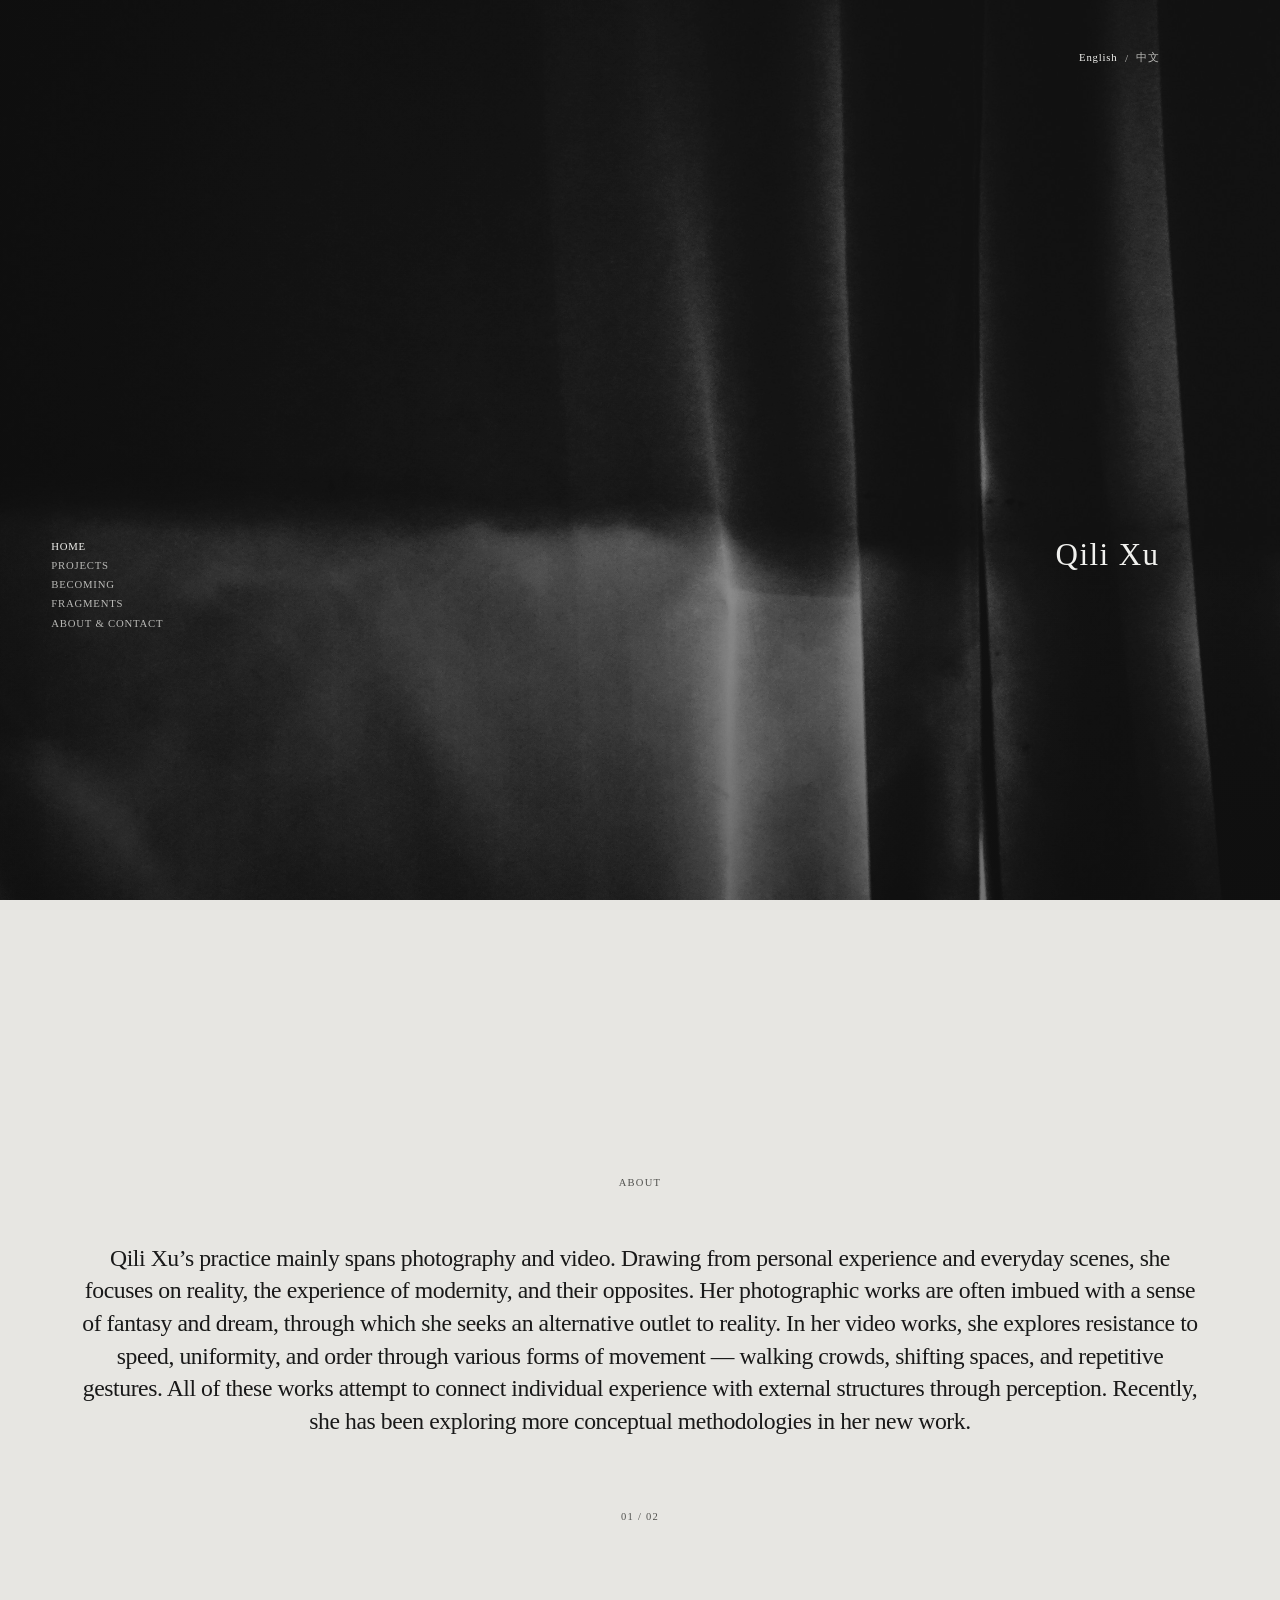
==== commit e7c7f33c: "Add Becoming Snow Falling project" ====
--- a/index.html
+++ b/index.html
@@ -1,7 +1,8 @@
 <!doctype html>
-<html lang="en">
+<html lang="en" translate="no">
   <head>
     <meta charset="UTF-8" />
+    <meta name="google" content="notranslate" />
     <meta name="viewport" content="width=device-width, initial-scale=1.0" />
     <meta name="description" content="A bilingual artist portfolio." />
     <title>Qili Xu</title>
@@ -15,8 +16,9 @@
 
         <nav class="site-nav" aria-label="Primary navigation">
           <a class="site-nav__link is-current" href="#home" data-en="Home" data-zh="首页">Home</a>
-          <a class="site-nav__link" href="projects.html" data-en="Projects" data-zh="项目">Projects</a>
-          <a class="site-nav__link" href="fragments.html" data-en="Fragments" data-zh="零散片段">Fragments</a>
+          <a class="site-nav__link" href="projects.html" data-en="Projects" data-zh="作品">Projects</a>
+          <a class="site-nav__link" href="becoming.html" data-en="Becoming" data-zh="生成">Becoming</a>
+          <a class="site-nav__link" href="fragments.html" data-en="Fragments" data-zh="碎片">Fragments</a>
           <a class="site-nav__link" href="about-contact.html" data-en="About &amp; Contact" data-zh="关于与联系">About &amp; Contact</a>
         </nav>
 
--- a/styles.css
+++ b/styles.css
@@ -962,6 +962,21 @@
 
 .fragments-archive__item { scroll-margin-top: 6rem; }
 
+.fragments-archive__item--new-row {
+  grid-column: 1 / -1;
+  justify-self: start;
+  width: 32%;
+}
+
+.fragments-archive__pair {
+  display: grid;
+  grid-column: 1 / -1;
+  grid-template-columns: repeat(2, minmax(0, 1fr));
+  gap: clamp(1rem, 2.4vw, 2.4rem);
+  justify-self: start;
+  width: 65%;
+}
+
 .fragments-archive__button {
   display: block;
   width: 100%;
@@ -1051,11 +1066,79 @@
   .fragments-archive__group { display: block; margin-bottom: 5rem; }
   .fragments-archive__date { margin-bottom: 1.4rem; }
   .fragments-archive__grid { grid-template-columns: repeat(2, minmax(0, 1fr)); }
+  .fragments-archive__item--new-row { width: 48%; }
+  .fragments-archive__pair { width: 100%; }
   .fragment-lightbox__image { max-width: calc(100vw - 3.5rem); max-height: calc(100svh - 6rem); }
   .fragment-lightbox__control { padding: 0.65rem; }
 }
 
 .about-contact-page { min-height: 100svh; background: var(--paper); }
+
+.becoming-page {
+  min-height: 100svh;
+  background: #fff;
+}
+
+.becoming {
+  padding: 0;
+}
+
+.becoming-project { margin: 0; }
+
+.becoming-project__image {
+  display: block;
+  width: 100%;
+  height: auto;
+  margin-top: clamp(3rem, 7vw, 8rem);
+}
+
+.becoming-project__keywords,
+.becoming-project__title,
+.becoming-project__number {
+  margin-left: clamp(1.5rem, 19.5vw, 28rem);
+  margin-right: clamp(1.5rem, 4.65vw, 6rem);
+}
+
+.becoming-project__number {
+  margin-top: clamp(4rem, 7vw, 8rem);
+  margin-bottom: 1.2rem;
+  color: var(--soft-ink);
+  font-size: 0.7rem;
+  letter-spacing: 0.07em;
+}
+
+.becoming-project__keywords {
+  display: flex;
+  flex-wrap: nowrap;
+  gap: clamp(1.1rem, 3vw, 4.4rem);
+  margin-top: clamp(3rem, 5.4vw, 6rem);
+  color: rgba(25, 25, 25, 0.42);
+  font: 500 clamp(1.52rem, 1.8vw, 1.9rem)/1.35 var(--sans);
+  letter-spacing: 0.035em;
+  white-space: nowrap;
+}
+
+.becoming-project__title {
+  margin-top: 0;
+  margin-bottom: 0;
+  color: var(--ink);
+  font-family: var(--serif);
+  font-size: clamp(1.05rem, 2.7vw, 3rem);
+  font-weight: 400;
+  letter-spacing: -0.055em;
+  line-height: 0.95;
+}
+
+html[lang="zh-CN"] .becoming-project__title {
+  font-size: clamp(0.85rem, calc(2.4vw - 0.083333rem), 2.583333rem);
+}
+
+@media (max-width: 620px) {
+  .becoming-project__keywords {
+    gap: 0.7rem;
+    font-size: 0.67rem;
+  }
+}
 
 .about-contact { padding: 0 clamp(1.5rem, 8vw, 9rem) clamp(6rem, 12vw, 12rem); }
 
@@ -1329,6 +1412,19 @@
 
 /* Fragments carousel: one coloured image travels through a muted sequence. */
 .fragments-carousel-page { overflow: hidden; }
+
+.fragments-carousel__date-link {
+  position: absolute;
+  top: calc(clamp(8rem, 18vh, 13rem) + clamp(1.15rem, 1.7vw, 1.75rem));
+  right: clamp(1.5rem, 4vw, 4rem);
+  color: var(--soft-ink);
+  font: 500 1.005rem/1.2 var(--sans);
+  letter-spacing: 0.075em;
+  text-transform: uppercase;
+}
+
+.fragments-carousel__date-link:hover,
+.fragments-carousel__date-link:focus-visible { color: var(--ink); }
 
 .fragments-carousel {
   min-height: calc(100svh - clamp(8rem, 18vh, 13rem));
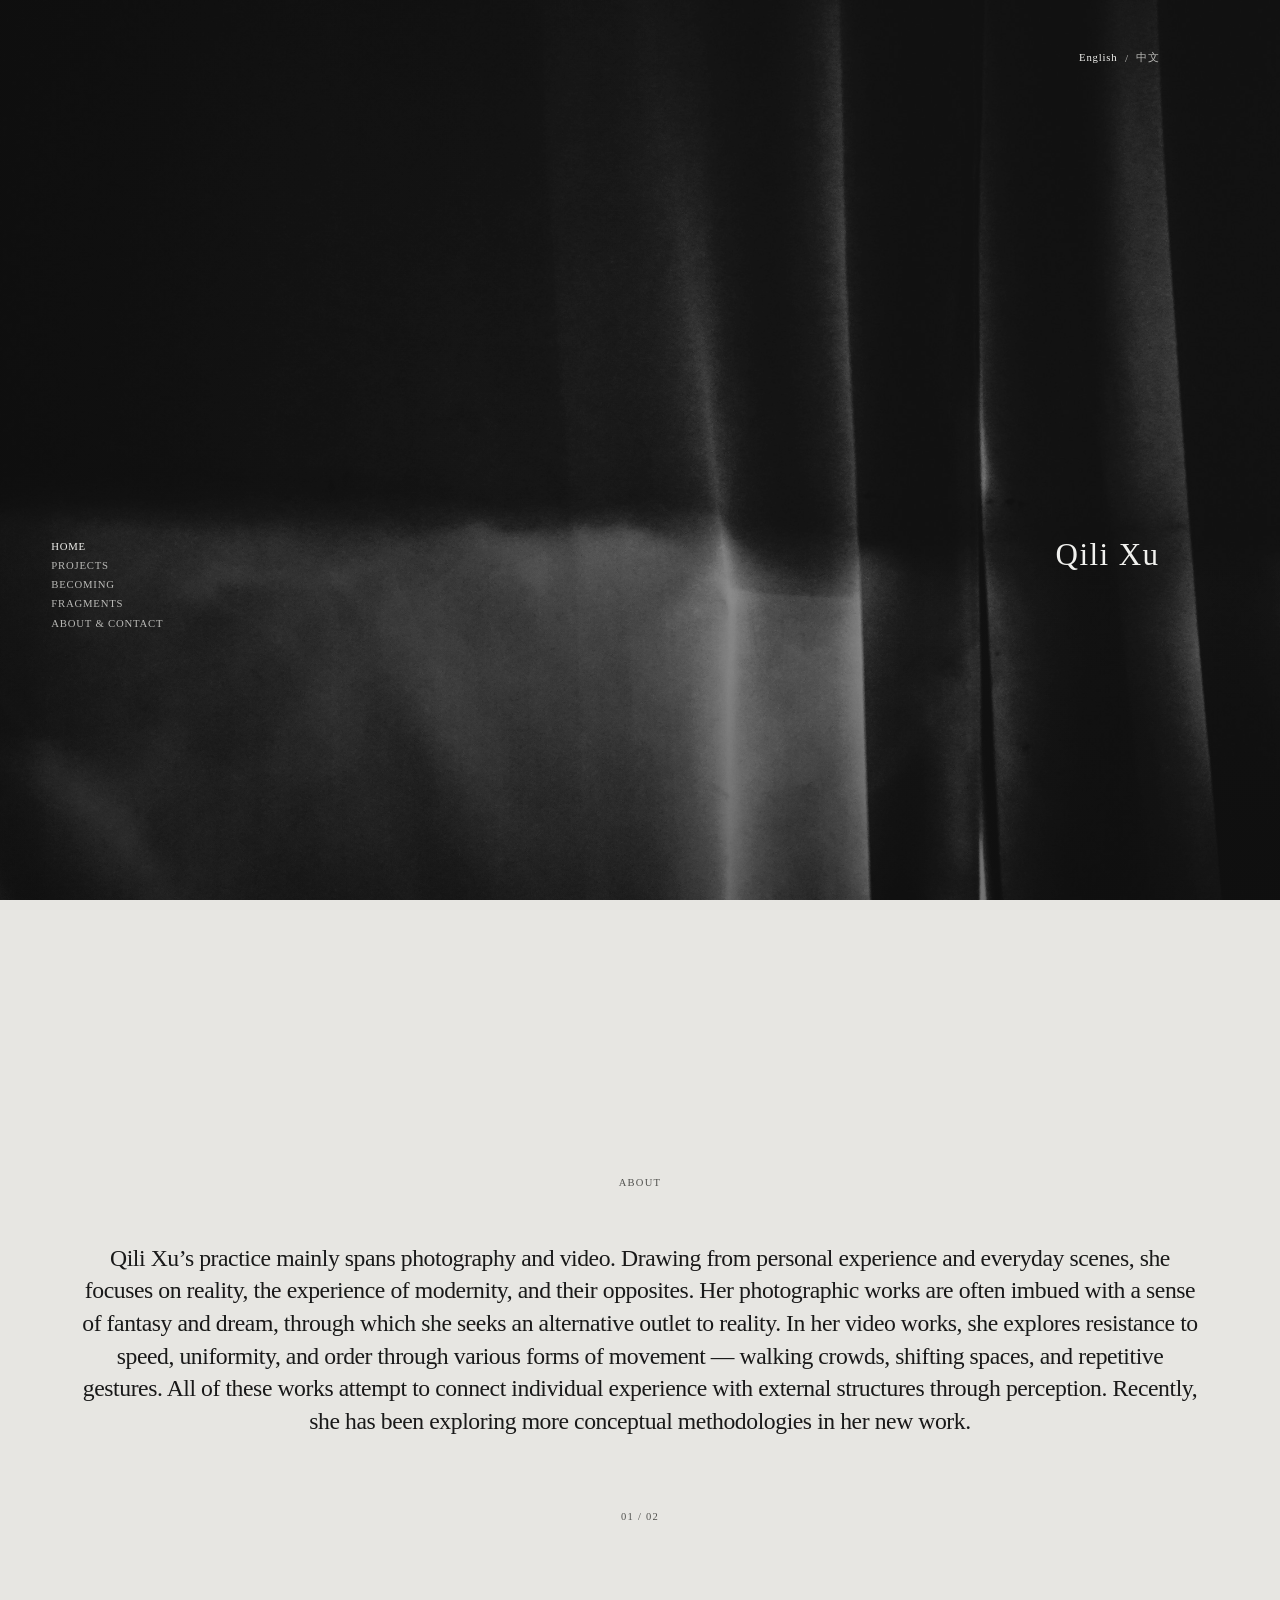
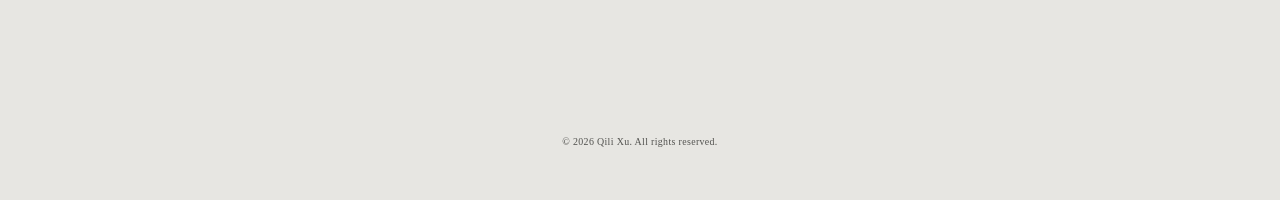
==== commit da87e93b: "Update portfolio content and homepage copyright" ====
--- a/index.html
+++ b/index.html
@@ -6,7 +6,7 @@
     <meta name="viewport" content="width=device-width, initial-scale=1.0" />
     <meta name="description" content="A bilingual artist portfolio." />
     <title>Qili Xu</title>
-    <link rel="stylesheet" href="styles.css?v=20260918-4" />
+    <link rel="stylesheet" href="styles.css?v=20260926-31" />
   </head>
   <body data-title-en="Qili Xu" data-title-zh="徐啟笠">
     <main>
@@ -38,6 +38,7 @@
           <p class="statement__label" id="statement-title" data-en="About" data-zh="自我介绍">About</p>
           <p class="statement__text" data-en="Qili Xu’s practice mainly spans photography and video. Drawing from personal experience and everyday scenes, she focuses on reality, the experience of modernity, and their opposites. Her photographic works are often imbued with a sense of fantasy and dream, through which she seeks an alternative outlet to reality. In her video works, she explores resistance to speed, uniformity, and order through various forms of movement — walking crowds, shifting spaces, and repetitive gestures. All of these works attempt to connect individual experience with external structures through perception. Recently, she has been exploring more conceptual methodologies in her new work." data-zh="徐啟笠的创作主要横跨摄影与影像。她从个人经验与日常场景出发，关注现实、现代性经验及其对立面。她的摄影作品常带有幻想与梦境的气息，并试图由此寻找通往现实之外的另一种出口。在影像创作中，她通过行走的人群、变动的空间与重复的动作等不同形式的运动，探讨对速度、同一性与秩序的抵抗。这些作品都试图经由感知，将个体经验与外部结构连接起来。近期，她开始在新的创作中探索更具观念性的方法。">Qili Xu’s practice mainly spans photography and video. Drawing from personal experience and everyday scenes, she focuses on reality, the experience of modernity, and their opposites. Her photographic works are often imbued with a sense of fantasy and dream, through which she seeks an alternative outlet to reality. In her video works, she explores resistance to speed, uniformity, and order through various forms of movement — walking crowds, shifting spaces, and repetitive gestures. All of these works attempt to connect individual experience with external structures through perception. Recently, she has been exploring more conceptual methodologies in her new work.</p>
           <p class="statement__index" aria-hidden="true">01 / 02</p>
+          <p class="statement__copyright" data-en="© 2026 Qili Xu. All rights reserved." data-zh="© 2026 徐啟笠。版权所有。">© 2026 Qili Xu. All rights reserved.</p>
         </div>
       </section>
     </main>
--- a/styles.css
+++ b/styles.css
@@ -157,6 +157,7 @@
   display: grid;
   place-items: center;
   padding: clamp(2rem, 6vw, 7rem);
+  position: relative;
 }
 
 .statement__inner { width: min(100%, 76.67rem); text-align: center; }
@@ -172,6 +173,18 @@
 }
 
 .statement__index { margin-top: clamp(2rem, 6vw, 4.5rem); color: var(--soft-ink); }
+
+.statement__copyright {
+  position: absolute;
+  left: 50%;
+  bottom: clamp(1.5rem, 4vw, 3.25rem);
+  margin: 0;
+  color: var(--soft-ink);
+  font: 400 0.62rem/1.35 var(--sans);
+  letter-spacing: 0.035em;
+  text-align: center;
+  transform: translateX(-50%);
+}
 
 @media (max-width: 620px) {
   .hero__image { object-position: 61% center; }
@@ -221,6 +234,16 @@
   line-height: 0.96;
 }
 
+.project-detail__subtitle {
+  max-width: 48rem;
+  margin: clamp(4.7rem, 6vw, 5.4rem) 0 0;
+  color: #555552;
+  font: 400 clamp(0.72rem, 0.95vw, 0.88rem)/1.52 var(--sans);
+  letter-spacing: 0.025em;
+}
+
+.project-detail__subtitle[hidden] { display: none; }
+
 .project-detail__meta { margin: clamp(1.25rem, 3vw, 2.5rem) 0 0; }
 
 .project-detail__watch {
@@ -283,6 +306,69 @@
 .project-detail__gallery img:first-child:last-child { grid-column: 1 / -1; max-width: min(100%, 48rem); }
 .project-detail__gallery--row { grid-template-columns: repeat(4, minmax(0, 1fr)); gap: clamp(0.45rem, 1vw, 1rem); }
 .project-detail__gallery--row img { aspect-ratio: 16 / 9; height: auto; max-height: none; }
+
+/* Erlkönig: two measured pairs; the first rests on a shared base, the second on its centre line. */
+.project-detail__gallery--erlkonig {
+  display: block;
+  max-width: min(100%, 43.5rem);
+  margin-left: auto;
+  margin-right: auto;
+}
+
+.project-detail__gallery--erlkonig .project-detail__composition {
+  margin-bottom: clamp(0.7rem, 2vw, 1.8rem);
+}
+
+.project-detail__gallery--erlkonig .project-detail__composition--erlkonig-1 {
+  grid-template-columns: minmax(0, 1fr);
+  align-items: end;
+  margin-bottom: clamp(2.1rem, 6vw, 5.4rem);
+  row-gap: clamp(2.1rem, 6vw, 5.4rem);
+}
+.project-detail__gallery--erlkonig .project-detail__composition--erlkonig-1 img:first-child,
+.project-detail__gallery--erlkonig .project-detail__composition--erlkonig-1 img:last-child { grid-column: auto; }
+.project-detail__gallery--erlkonig .project-detail__composition--erlkonig-1 img { width: 95.238%; }
+.project-detail__gallery--erlkonig .project-detail__composition--erlkonig-1 img:first-child { justify-self: center; }
+.project-detail__gallery--erlkonig .project-detail__composition--erlkonig-1 img:last-child {
+  grid-column: 1;
+  grid-row: 2;
+  justify-self: center;
+  width: 95.238%;
+}
+
+.project-detail__gallery--erlkonig .project-detail__composition--erlkonig-2 {
+  grid-template-columns: minmax(0, 1fr);
+  align-items: center;
+  row-gap: clamp(2.1rem, 6vw, 5.4rem);
+  margin-bottom: 0 !important;
+}
+.project-detail__gallery--erlkonig .project-detail__composition--erlkonig-2 img:first-child,
+.project-detail__gallery--erlkonig .project-detail__composition--erlkonig-2 img:last-child { grid-column: auto; width: 95.238%; }
+.project-detail__gallery--erlkonig .project-detail__composition--erlkonig-2 img:first-child { justify-self: center; }
+.project-detail__gallery--erlkonig .project-detail__composition--erlkonig-2 img:last-child {
+  grid-column: 1;
+  grid-row: 2;
+  justify-self: center;
+}
+
+.project-detail--erlkonig .project-detail__text {
+  font-size: clamp(1.05rem, 1.7vw, 1.7rem);
+  margin-left: auto;
+  margin-right: auto;
+  max-width: min(100%, 52rem);
+}
+
+.project-detail--erlkonig .project-detail__subtitle {
+  margin-left: auto;
+  margin-right: auto;
+  text-align: center;
+}
+
+.project-detail--erlkonig .project-detail__meta {
+  margin-left: 0;
+  margin-right: 0;
+  text-align: left;
+}
 
 .project-detail__gallery--calling {
   display: block;
@@ -647,6 +733,14 @@
   .project-detail__title { font-size: clamp(1.3rem, 6vw, 2.125rem); }
   .project-detail__gallery { grid-template-columns: 1fr; }
   .project-detail__gallery--row { grid-template-columns: repeat(4, minmax(0, 1fr)); gap: 0.35rem; }
+  .project-detail__gallery--erlkonig .project-detail__composition { grid-template-columns: repeat(2, minmax(0, 1fr)); gap: 1rem; }
+  .project-detail__gallery--erlkonig .project-detail__composition--erlkonig-1,
+  .project-detail__gallery--erlkonig .project-detail__composition--erlkonig-2 { grid-template-columns: minmax(0, 1fr); }
+  .project-detail__gallery--erlkonig .project-detail__composition img,
+  .project-detail__composition--erlkonig-1 img:first-child,
+  .project-detail__composition--erlkonig-1 img:last-child,
+  .project-detail__composition--erlkonig-2 img:first-child,
+  .project-detail__composition--erlkonig-2 img:last-child { grid-column: auto; }
   .project-detail__gallery--calling { display: block; }
   .project-detail__post-gallery--calling,
   .project-detail__post-gallery--until,
@@ -742,6 +836,8 @@
 .projects__eyebrow,
 .projects__count { margin: 0; }
 
+.projects__eyebrow { transform: translateY(2.1rem); }
+
 .project-list { list-style: none; margin: 0 auto; max-width: 90rem; padding: 0; }
 
 .project-list--gallery .project-list__item {
@@ -798,21 +894,16 @@
 .project-list__meta { margin-top: 0.55rem; }
 
 .project-list--gallery .project-list__item--between-tongues { --cover-width: min(64%, 53rem); }
+.project-list--gallery .project-list__item--erlkonig { --cover-width: min(51%, 43.5rem); }
 .project-list--gallery .project-list__item--the-calling { --cover-width: min(45.33%, 38.67rem); }
-.project-list__item--the-calling .project-list__figure,
-.project-list__item--the-calling .project-list__caption { margin-left: auto; }
 
 .project-list--gallery .project-list__item--until-it-all-fades-away { --cover-width: min(74%, 70rem); }
 .project-list--gallery .project-list__figure--diptych { display: grid; grid-template-columns: repeat(2, minmax(0, 1fr)); gap: 0; }
 
 .project-list--gallery .project-list__item--transit-silence { --cover-width: min(88%, 80rem); }
-.project-list__item--transit-silence .project-list__figure,
-.project-list__item--transit-silence .project-list__caption { margin-left: auto; }
 
 .project-list--gallery .project-list__item--still-forward-looking-back { --cover-width: min(58%, 54rem); }
 .project-list--gallery .project-list__item--to-bloom-in-the-dark { --cover-width: min(45.33%, 38.67rem); }
-.project-list__item--to-bloom-in-the-dark .project-list__figure,
-.project-list__item--to-bloom-in-the-dark .project-list__caption { margin-left: auto; }
 
 .project-list--gallery .project-list__link:hover .project-list__figure img,
 .project-list--gallery .project-list__link:focus-visible .project-list__figure img {
@@ -824,7 +915,7 @@
   .projects { padding-left: 1.5rem; padding-right: 1.5rem; }
   .project-list--gallery .project-list__item { --cover-width: 100%; margin-bottom: clamp(5rem, 20vw, 7rem); }
   .project-list--gallery .project-list__caption { grid-template-columns: 1.65rem minmax(0, 1fr); }
-  .project-list__title { font-size: clamp(2rem, 9.2vw, 3.1rem); }
+  .project-list__title { font-size: clamp(1rem, 4.6vw, 1.55rem); }
 
   .project-detail__gallery--bloom .project-detail__composition { display: grid; margin-bottom: 5rem; }
   .project-detail__gallery--bloom .project-detail__composition img {
@@ -968,6 +1059,17 @@
   width: 32%;
 }
 
+/* June 2026: present the two related vertical works at one shared size. */
+.fragments-archive__item--june-pair .fragments-archive__button {
+  aspect-ratio: 2 / 3;
+}
+
+.fragments-archive__item--june-pair img {
+  width: 100%;
+  height: 100%;
+  object-fit: cover;
+}
+
 .fragments-archive__pair {
   display: grid;
   grid-column: 1 / -1;
@@ -1489,6 +1591,9 @@
   backface-visibility: hidden;
 }
 
+/* Keep vertical works quieter in the moving sequence, without changing their crop. */
+.fragments-carousel__item.is-portrait img { max-height: 82%; }
+
 .fragments-carousel__item.is-current {
   opacity: 1;
   filter: grayscale(0);
@@ -1503,4 +1608,6 @@
     flex-basis: 7.75rem;
     height: 15rem;
   }
-}
+
+  .fragments-carousel__item.is-portrait img { max-height: 82%; }
+}
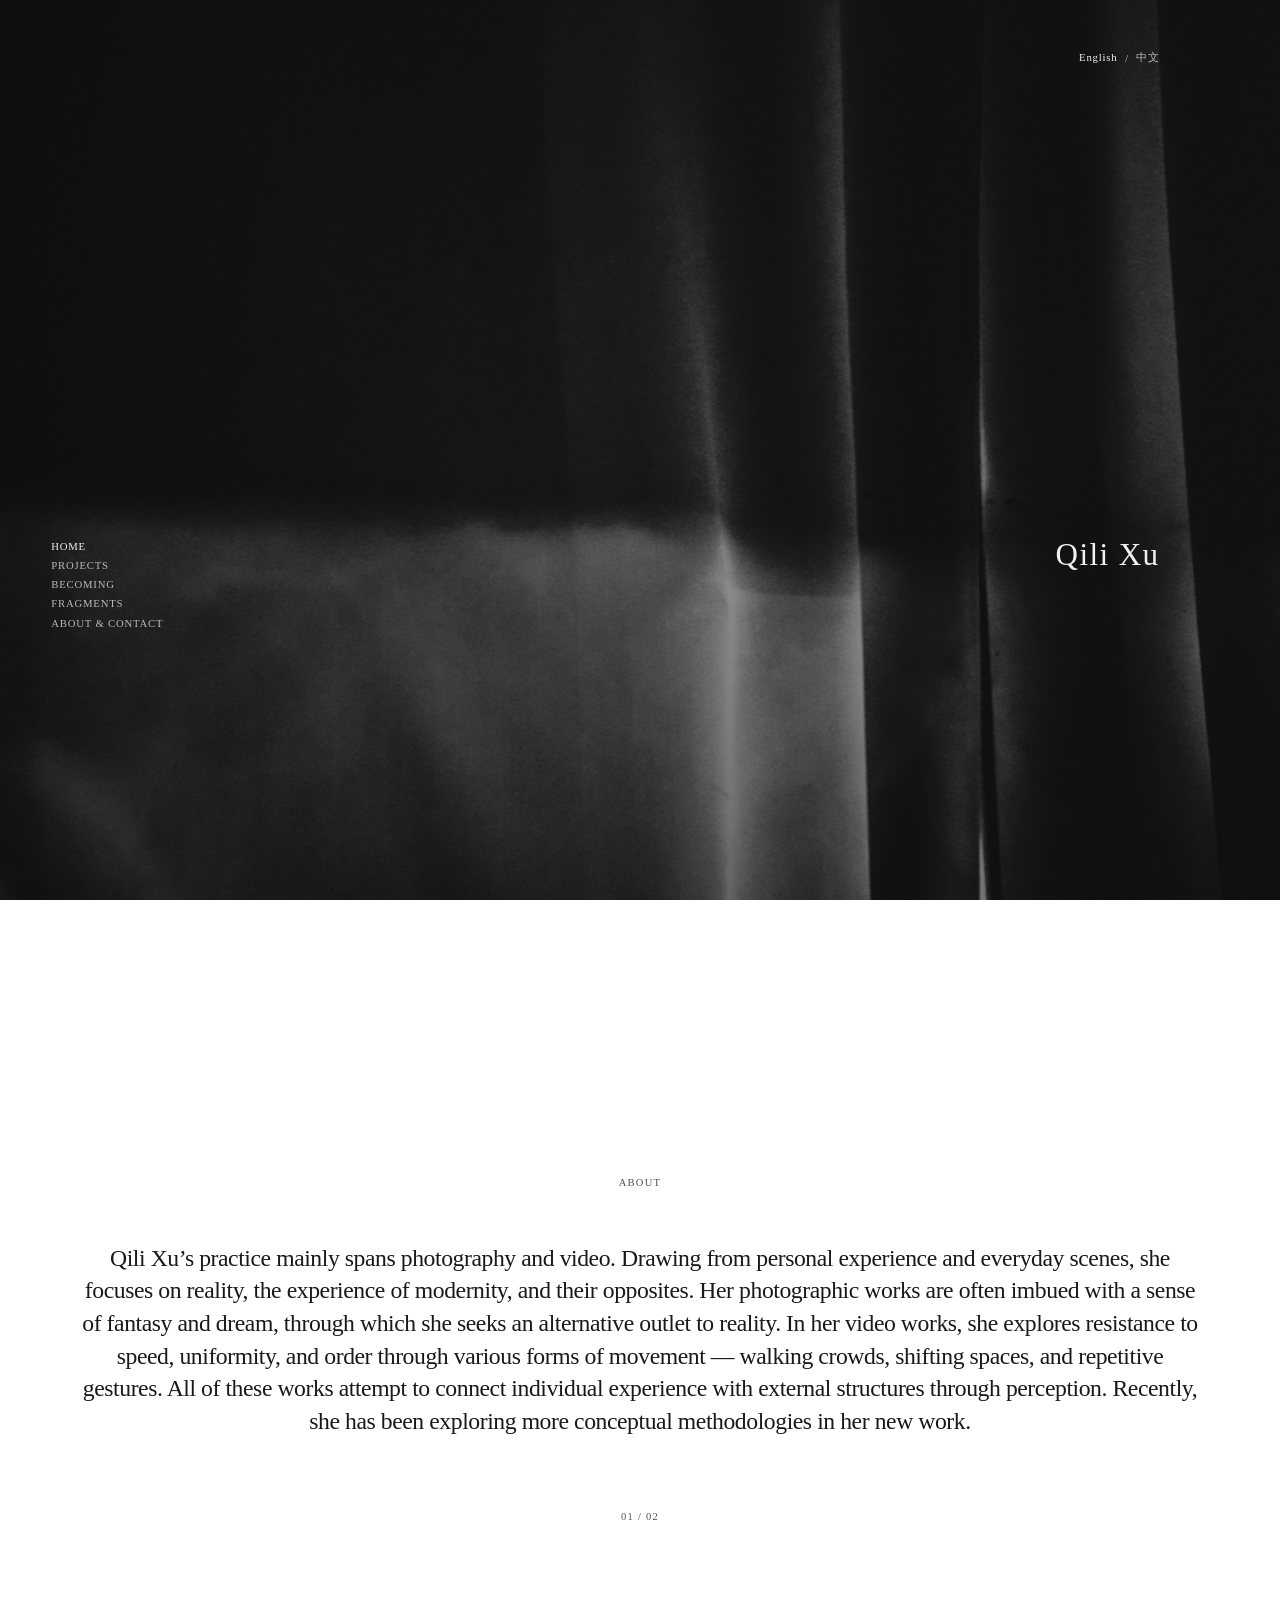
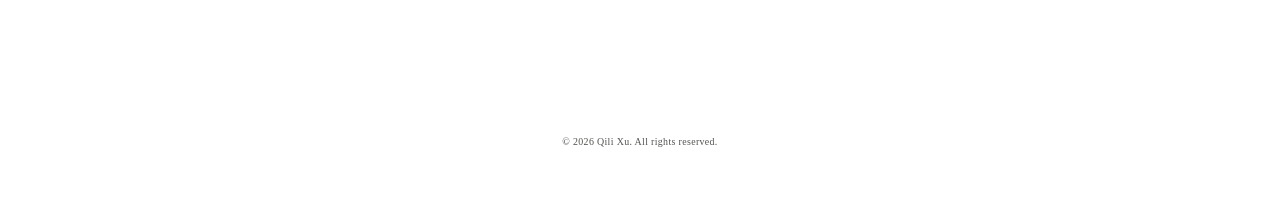
==== commit 17efe8f0: "Add Becoming collection and refine portfolio layout" ====
--- a/index.html
+++ b/index.html
@@ -6,7 +6,7 @@
     <meta name="viewport" content="width=device-width, initial-scale=1.0" />
     <meta name="description" content="A bilingual artist portfolio." />
     <title>Qili Xu</title>
-    <link rel="stylesheet" href="styles.css?v=20260926-31" />
+    <link rel="stylesheet" href="styles.css?v=20260927-08" />
   </head>
   <body data-title-en="Qili Xu" data-title-zh="徐啟笠">
     <main>
--- a/styles.css
+++ b/styles.css
@@ -1,5 +1,5 @@
 :root {
-  --paper: #e7e6e2;
+  --paper: #fff;
   --ink: #191919;
   --soft-ink: #52524f;
   --hairline: rgba(25, 25, 25, 0.36);
@@ -818,7 +818,10 @@
   text-transform: none;
 }
 
-.projects { padding: 0 clamp(1.5rem, 8vw, 9rem) clamp(4rem, 9vw, 9rem); }
+.projects {
+  --projects-content-shift: clamp(2rem, 8vw, 7.75rem);
+  padding: 0 clamp(1.5rem, 8vw, 9rem) clamp(4rem, 9vw, 9rem);
+}
 
 .projects__heading {
   display: flex;
@@ -836,7 +839,9 @@
 .projects__eyebrow,
 .projects__count { margin: 0; }
 
-.projects__eyebrow { transform: translateY(2.1rem); }
+.projects__eyebrow { transform: translate(var(--projects-content-shift), 2.1rem); }
+
+.project-list { transform: translateX(var(--projects-content-shift)); }
 
 .project-list { list-style: none; margin: 0 auto; max-width: 90rem; padding: 0; }
 
@@ -900,7 +905,7 @@
 .project-list--gallery .project-list__item--until-it-all-fades-away { --cover-width: min(74%, 70rem); }
 .project-list--gallery .project-list__figure--diptych { display: grid; grid-template-columns: repeat(2, minmax(0, 1fr)); gap: 0; }
 
-.project-list--gallery .project-list__item--transit-silence { --cover-width: min(88%, 80rem); }
+.project-list--gallery .project-list__item--transit-silence { --cover-width: min(74%, 70rem); }
 
 .project-list--gallery .project-list__item--still-forward-looking-back { --cover-width: min(58%, 54rem); }
 .project-list--gallery .project-list__item--to-bloom-in-the-dark { --cover-width: min(45.33%, 38.67rem); }
@@ -912,7 +917,11 @@
 }
 
 @media (max-width: 620px) {
-  .projects { padding-left: 1.5rem; padding-right: 1.5rem; }
+  .projects {
+    --projects-content-shift: 2rem;
+    padding-left: 1.5rem;
+    padding-right: 1.5rem;
+  }
   .project-list--gallery .project-list__item { --cover-width: 100%; margin-bottom: clamp(5rem, 20vw, 7rem); }
   .project-list--gallery .project-list__caption { grid-template-columns: 1.65rem minmax(0, 1fr); }
   .project-list__title { font-size: clamp(1rem, 4.6vw, 1.55rem); }
@@ -1185,6 +1194,65 @@
   padding: 0;
 }
 
+.becoming-index {
+  padding: 0 clamp(1.5rem, 8vw, 9rem) clamp(6rem, 12vw, 12rem);
+}
+
+.becoming-index__heading {
+  display: flex;
+  justify-content: flex-end;
+  margin: clamp(6rem, 15vw, 14rem) auto 0;
+  max-width: 90rem;
+}
+
+.becoming-index__eyebrow,
+.becoming-index__count,
+.becoming-index__number {
+  color: var(--soft-ink);
+  font-size: 0.45rem;
+  letter-spacing: 0.07em;
+}
+
+.becoming-index__eyebrow,
+.becoming-index__count { margin: 0; }
+
+.becoming-index__list {
+  list-style: none;
+  margin: 0 auto;
+  max-width: 18rem;
+  padding: 0;
+}
+
+.becoming-index__list li { border: 0; }
+
+.becoming-index__list a {
+  align-items: baseline;
+  color: var(--ink);
+  display: flex;
+  gap: 0.8rem;
+  justify-content: flex-start;
+  padding: clamp(0.75rem, 1.2vw, 1.25rem) 0;
+  text-decoration: none;
+}
+
+.becoming-index__number {
+  font-size: 0.85rem;
+}
+
+.becoming-index__list h1 {
+  font-family: var(--serif);
+  font-size: clamp(0.85rem, 2vw, 2.25rem);
+  font-weight: 400;
+  letter-spacing: -0.055em;
+  line-height: 0.95;
+  margin: 0;
+  text-align: left;
+  transition: color 180ms ease;
+}
+
+.becoming-index__list a:hover h1,
+.becoming-index__list a:focus-visible h1 { color: var(--soft-ink); }
+
 .becoming-project { margin: 0; }
 
 .becoming-project__image {
@@ -1194,11 +1262,44 @@
   margin-top: clamp(3rem, 7vw, 8rem);
 }
 
+.becoming-project--duality .becoming-project__image {
+  width: min(62%, 58rem);
+  margin-top: clamp(3rem, 6vw, 6rem);
+  margin-left: clamp(1.5rem, 19.5vw, 28rem);
+}
+
+
 .becoming-project__keywords,
-.becoming-project__title,
 .becoming-project__number {
   margin-left: clamp(1.5rem, 19.5vw, 28rem);
   margin-right: clamp(1.5rem, 4.65vw, 6rem);
+}
+
+.becoming-project__title-row {
+  align-items: center;
+  display: flex;
+  justify-content: space-between;
+  margin-left: clamp(1.5rem, 19.5vw, 28rem);
+  margin-right: clamp(1.5rem, 4.65vw, 6rem);
+}
+
+.becoming-project__switch {
+  display: flex;
+  gap: 0.9rem;
+  margin-left: 1.5rem;
+}
+
+.becoming-project__switch a {
+  color: var(--soft-ink);
+  font: 400 1rem/1 var(--sans);
+  text-decoration: none;
+  transition: color 180ms ease, transform 180ms ease;
+}
+
+.becoming-project__switch a:hover,
+.becoming-project__switch a:focus-visible {
+  color: var(--ink);
+  transform: translateY(-0.12rem);
 }
 
 .becoming-project__number {
@@ -1221,7 +1322,7 @@
 }
 
 .becoming-project__title {
-  margin-top: 0;
+  margin: 0;
   margin-bottom: 0;
   color: var(--ink);
   font-family: var(--serif);
@@ -1236,6 +1337,16 @@
 }
 
 @media (max-width: 620px) {
+  .becoming-index__heading { margin-top: 6rem; }
+  .becoming-index__list { max-width: min(18rem, 100%); }
+  .becoming-index__list a { gap: 0.55rem; }
+  .becoming-index__list h1 { font-size: clamp(0.7rem, 3.75vw, 1rem); }
+
+  .becoming-project--duality .becoming-project__image {
+    width: calc(100% - 3rem);
+    margin-left: 1.5rem;
+  }
+
   .becoming-project__keywords {
     gap: 0.7rem;
     font-size: 0.67rem;
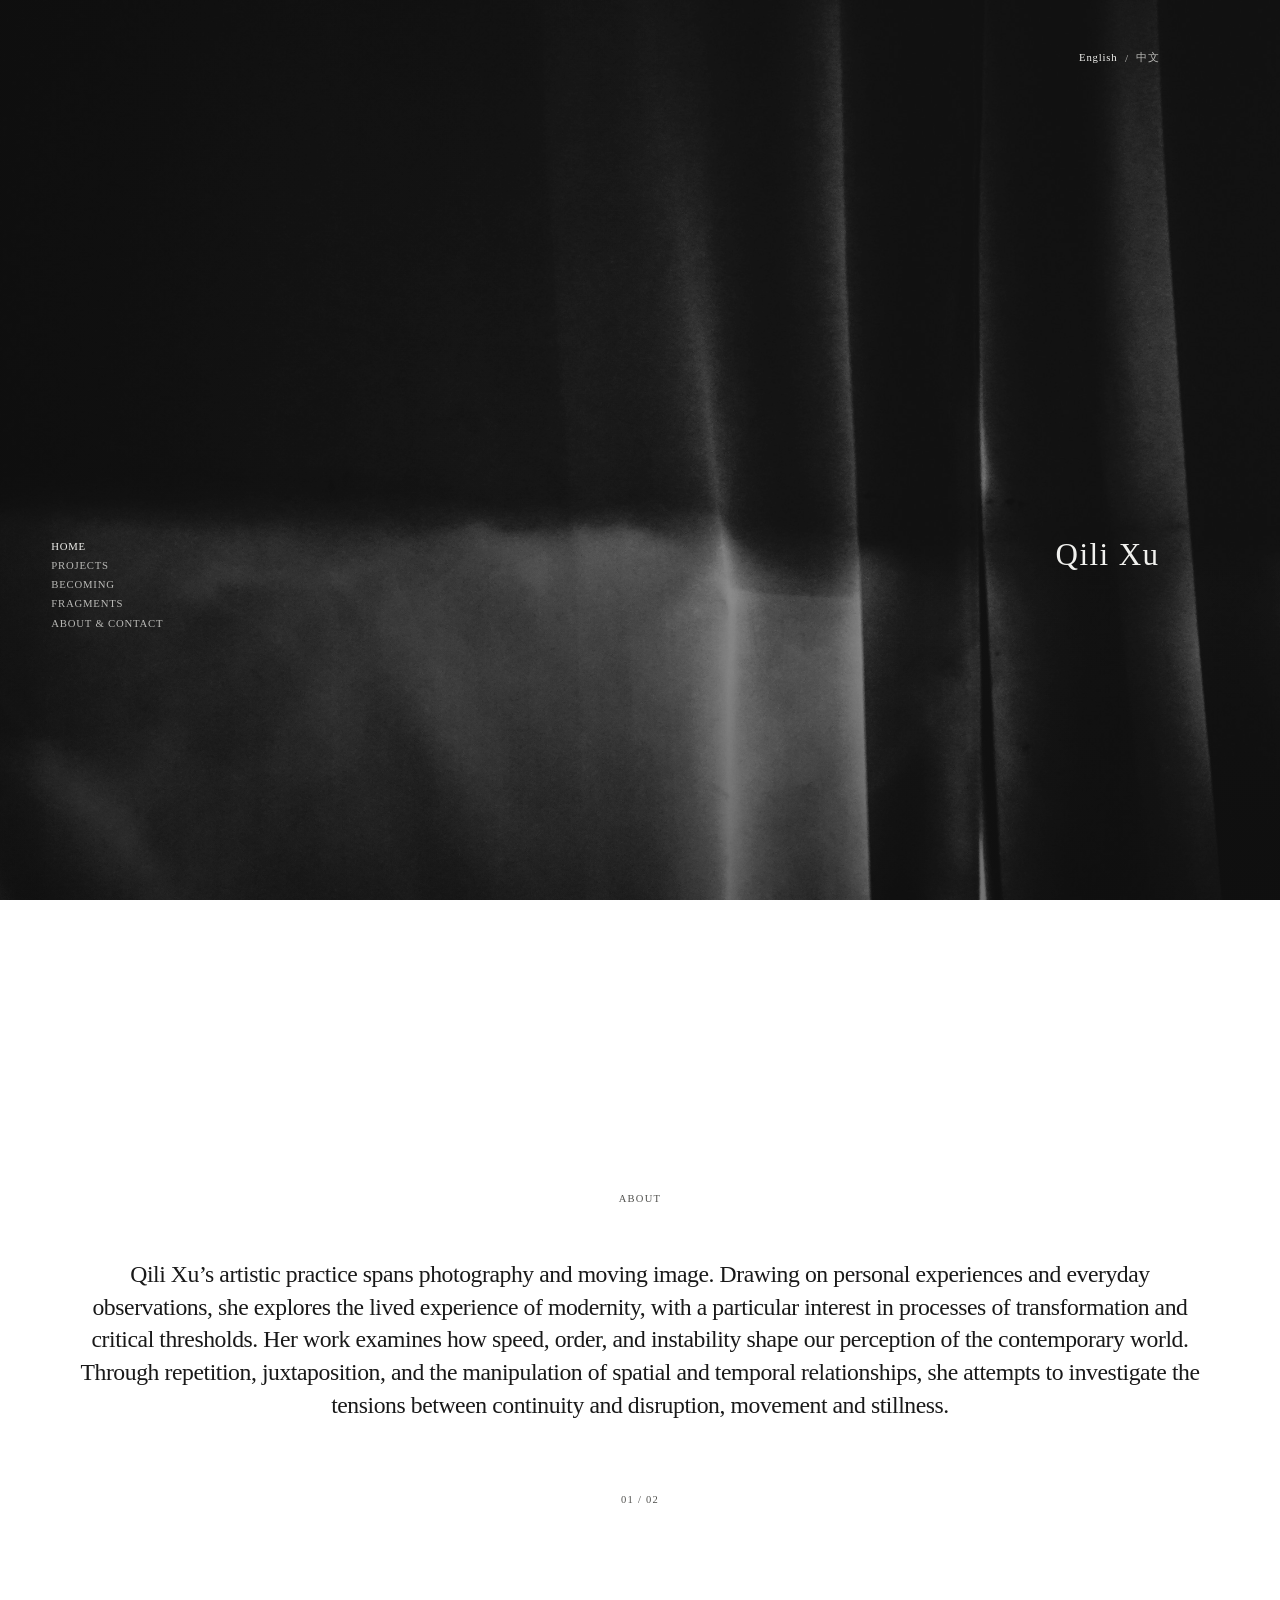
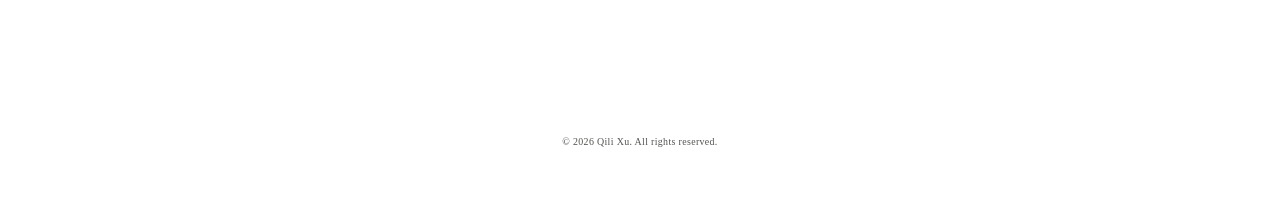
==== commit 8da454c2: "Update artist statement" ====
--- a/index.html
+++ b/index.html
@@ -36,7 +36,7 @@
       <section class="statement" id="statement" aria-labelledby="statement-title">
         <div class="statement__inner">
           <p class="statement__label" id="statement-title" data-en="About" data-zh="自我介绍">About</p>
-          <p class="statement__text" data-en="Qili Xu’s practice mainly spans photography and video. Drawing from personal experience and everyday scenes, she focuses on reality, the experience of modernity, and their opposites. Her photographic works are often imbued with a sense of fantasy and dream, through which she seeks an alternative outlet to reality. In her video works, she explores resistance to speed, uniformity, and order through various forms of movement — walking crowds, shifting spaces, and repetitive gestures. All of these works attempt to connect individual experience with external structures through perception. Recently, she has been exploring more conceptual methodologies in her new work." data-zh="徐啟笠的创作主要横跨摄影与影像。她从个人经验与日常场景出发，关注现实、现代性经验及其对立面。她的摄影作品常带有幻想与梦境的气息，并试图由此寻找通往现实之外的另一种出口。在影像创作中，她通过行走的人群、变动的空间与重复的动作等不同形式的运动，探讨对速度、同一性与秩序的抵抗。这些作品都试图经由感知，将个体经验与外部结构连接起来。近期，她开始在新的创作中探索更具观念性的方法。">Qili Xu’s practice mainly spans photography and video. Drawing from personal experience and everyday scenes, she focuses on reality, the experience of modernity, and their opposites. Her photographic works are often imbued with a sense of fantasy and dream, through which she seeks an alternative outlet to reality. In her video works, she explores resistance to speed, uniformity, and order through various forms of movement — walking crowds, shifting spaces, and repetitive gestures. All of these works attempt to connect individual experience with external structures through perception. Recently, she has been exploring more conceptual methodologies in her new work.</p>
+          <p class="statement__text" data-en="Qili Xu’s artistic practice spans photography and moving image. Drawing on personal experiences and everyday observations, she explores the lived experience of modernity, with a particular interest in processes of transformation and critical thresholds. Her work examines how speed, order, and instability shape our perception of the contemporary world. Through repetition, juxtaposition, and the manipulation of spatial and temporal relationships, she attempts to investigate the tensions between continuity and disruption, movement and stillness." data-zh="徐啟笠的艺术实践主要涉及摄影与动态影像。她从个人经验与日常观察出发，探索现代性的具身经验，尤其关注事物的变化过程及其临界点。她的创作考察速度、秩序与不稳定性如何塑造我们对当代世界的感知。通过重复、并置以及对时空关系的重新组织，她试图探索连续与断裂、运动与静止之间的张力。">Qili Xu’s artistic practice spans photography and moving image. Drawing on personal experiences and everyday observations, she explores the lived experience of modernity, with a particular interest in processes of transformation and critical thresholds. Her work examines how speed, order, and instability shape our perception of the contemporary world. Through repetition, juxtaposition, and the manipulation of spatial and temporal relationships, she attempts to investigate the tensions between continuity and disruption, movement and stillness.</p>
           <p class="statement__index" aria-hidden="true">01 / 02</p>
           <p class="statement__copyright" data-en="© 2026 Qili Xu. All rights reserved." data-zh="© 2026 徐啟笠。版权所有。">© 2026 Qili Xu. All rights reserved.</p>
         </div>
